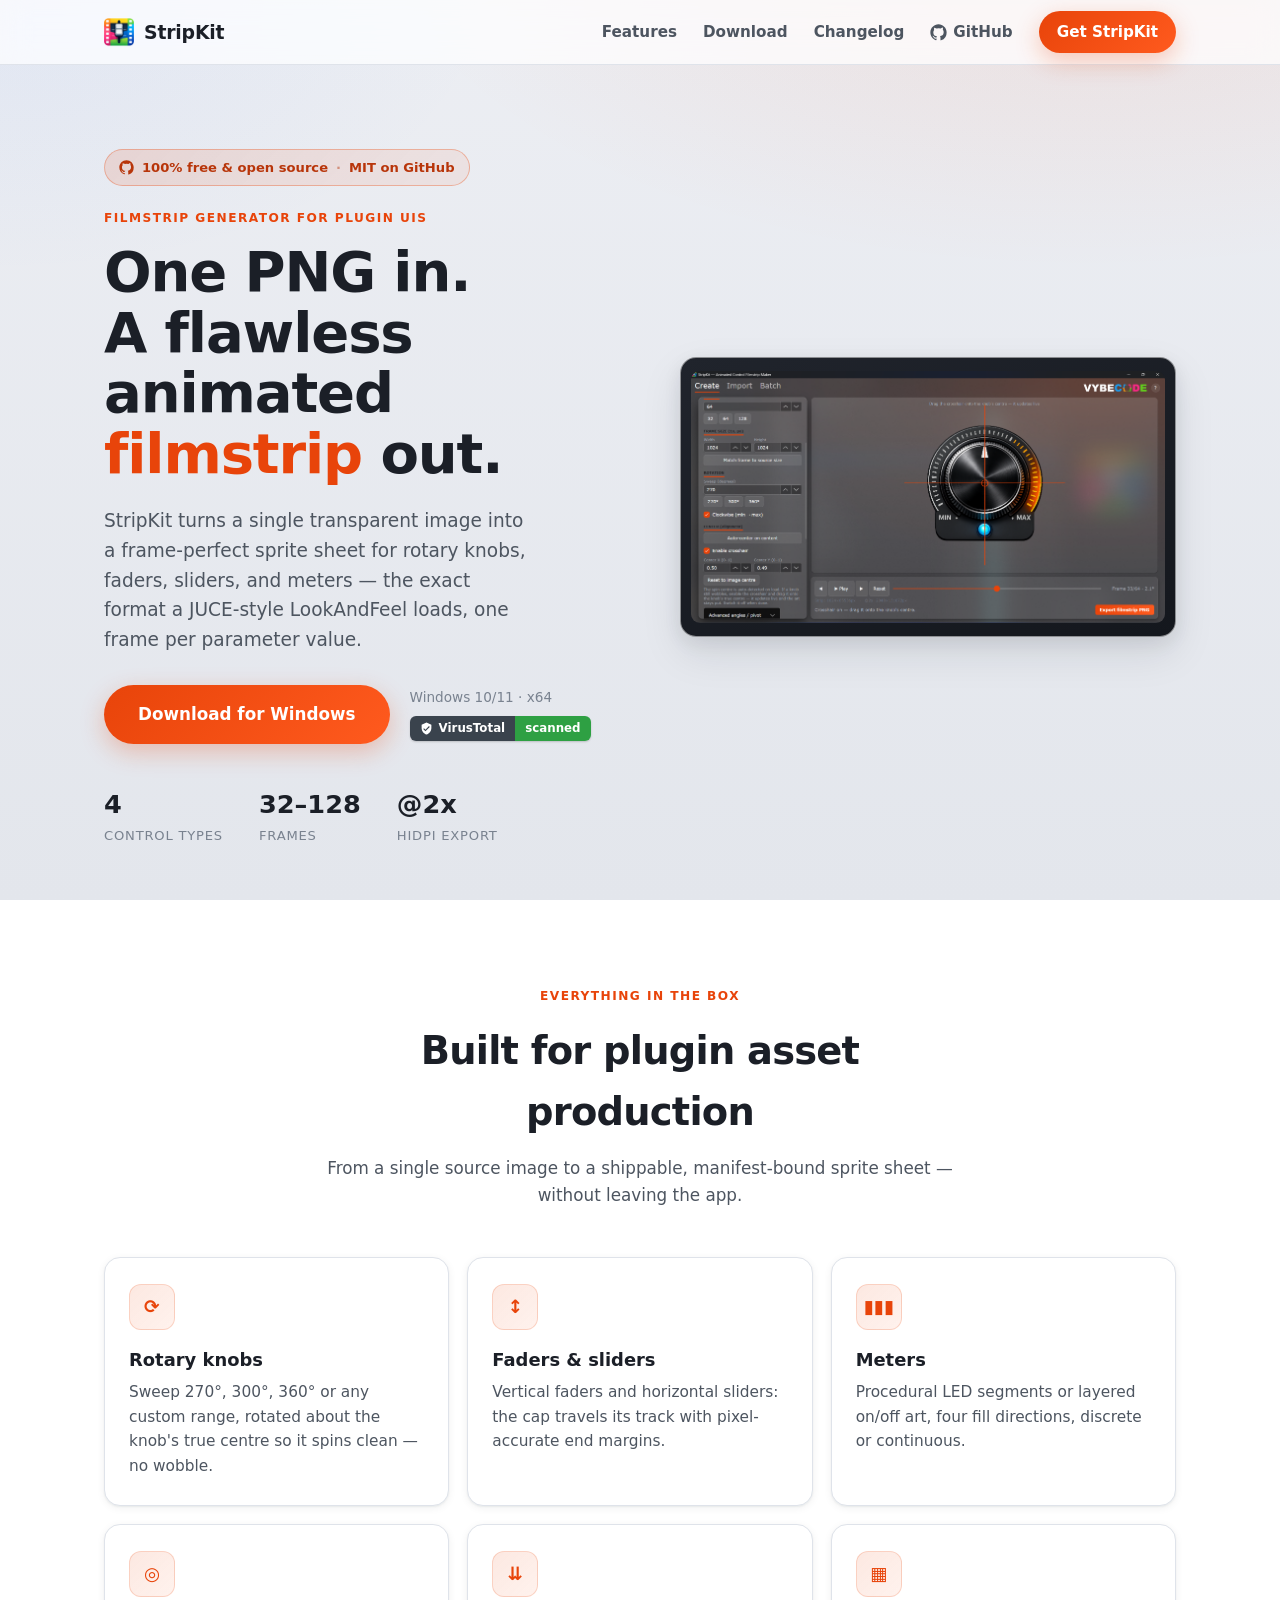
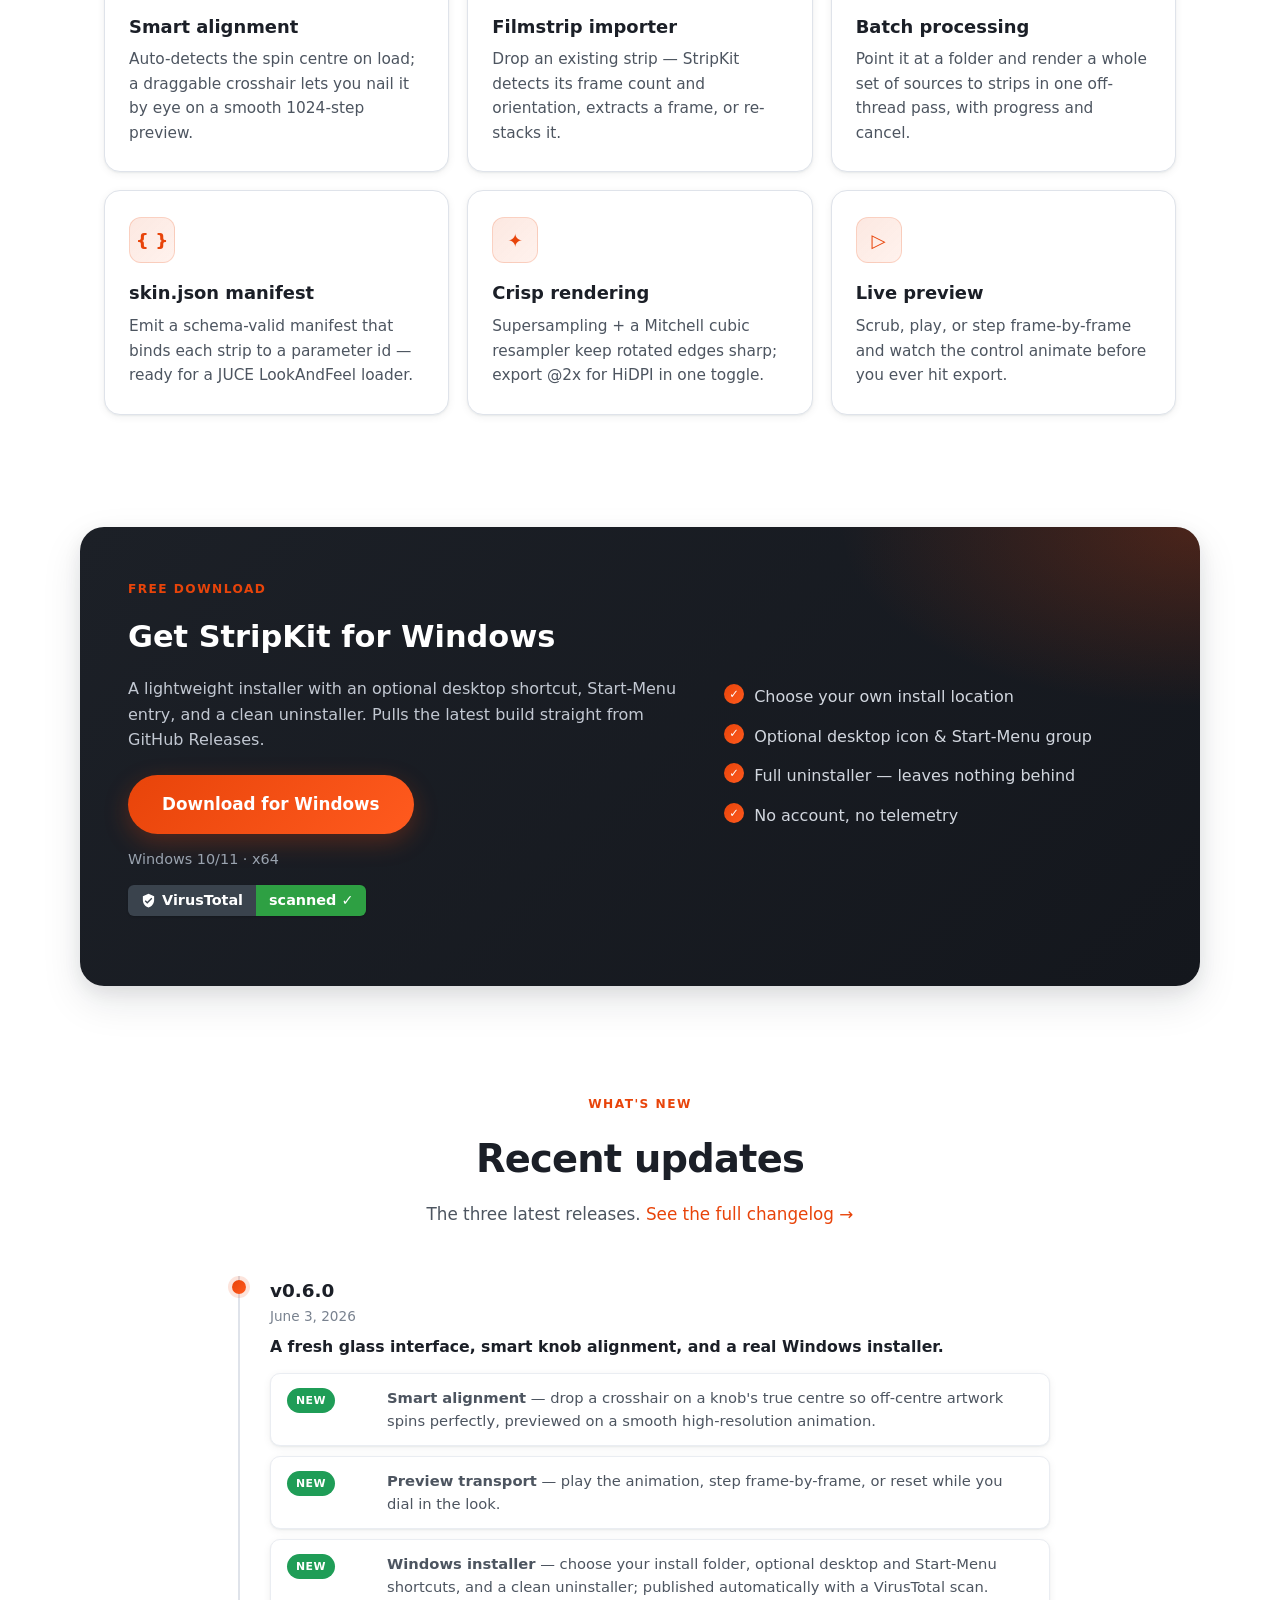
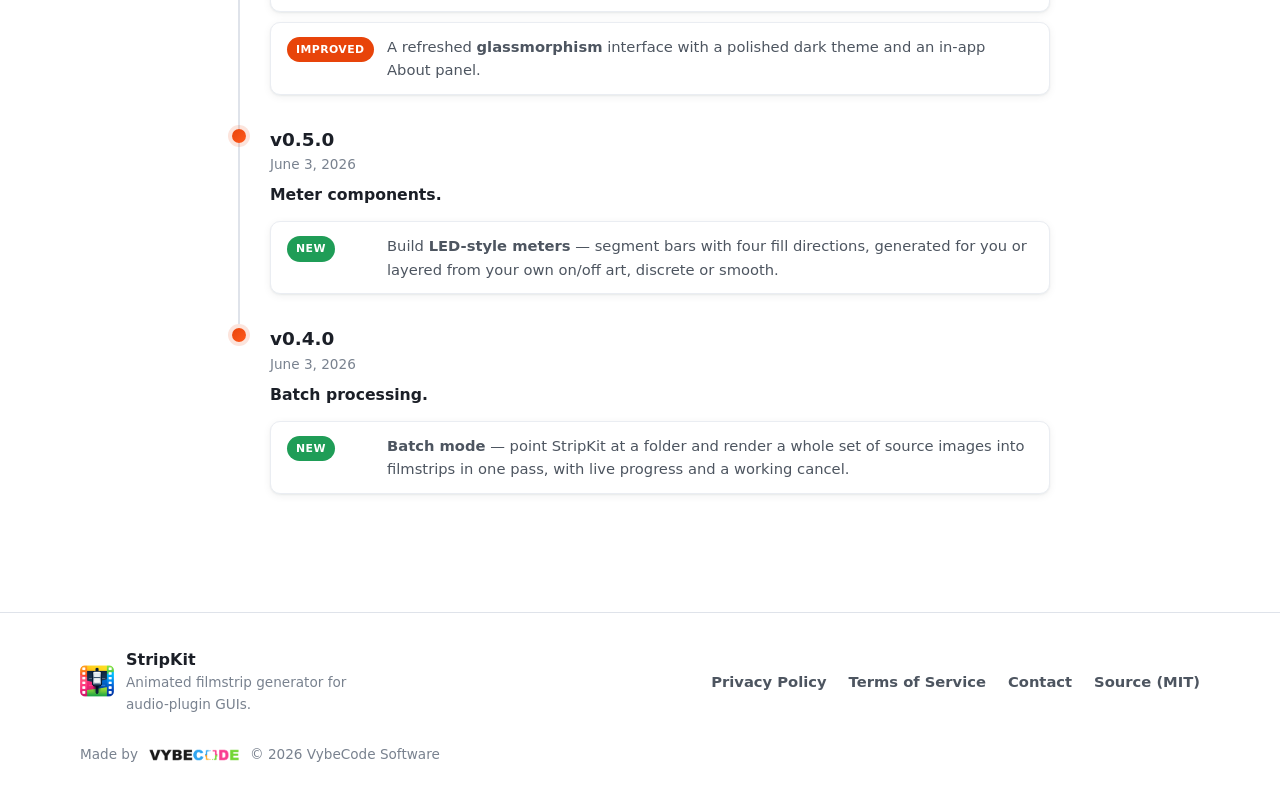
==== index.html @ cba47881 "feat: prominent 'free and open source' badge + GitHub links Hero gains an open-source badge linking " ====
<!DOCTYPE html>
<html lang="en">
<head>
  <meta charset="UTF-8" />
  <meta name="viewport" content="width=device-width, initial-scale=1.0" />
  <title>StripKit — Animated Filmstrip Generator for Audio-Plugin GUIs</title>
  <meta name="description" content="StripKit turns a single transparent PNG into animated filmstrip sprite sheets for audio-plugin knobs, faders, sliders, and meters — with smart alignment, batch processing, and JUCE-ready manifests." />
  <meta name="theme-color" content="#e8440a" />

  <!-- Open Graph -->
  <meta property="og:title" content="StripKit — Animated Filmstrip Generator" />
  <meta property="og:description" content="One PNG in, an animated knob/fader/slider/meter filmstrip out. Built for audio-plugin GUIs." />
  <meta property="og:type" content="website" />
  <meta property="og:url" content="https://stripkit.pro" />
  <meta property="og:image" content="https://stripkit.pro/resources/screenshot.png" />

  <link rel="icon" href="favicon.ico" sizes="any" />
  <link rel="apple-touch-icon" href="resources/stripkit-icon.png" />
  <link rel="preconnect" href="https://api.github.com" />
  <link rel="stylesheet" href="css/style.css" />
</head>
<body>

  <!-- ===== Header ===== -->
  <header class="site-header" id="top">
    <div class="container header-inner">
      <a class="brand" href="#top" aria-label="StripKit home">
        <img src="resources/stripkit-icon.png" alt="" class="brand-mark" />
        <span class="brand-name">StripKit</span>
      </a>
      <nav class="nav" aria-label="Primary">
        <a href="#features">Features</a>
        <a href="#download">Download</a>
        <a href="#changelog">Changelog</a>
        <a class="nav-gh" href="https://github.com/Vybecode-LTD/stripkit" target="_blank" rel="noopener" aria-label="StripKit on GitHub"><svg viewBox="0 0 24 24" aria-hidden="true"><path d="M12 .5C5.7.5.5 5.7.5 12c0 5.1 3.3 9.4 7.9 10.9.6.1.8-.2.8-.5v-1.8c-3.2.7-3.9-1.5-3.9-1.5-.5-1.3-1.3-1.7-1.3-1.7-1-.7.1-.7.1-.7 1.2.1 1.8 1.2 1.8 1.2 1 1.8 2.7 1.3 3.4 1 .1-.8.4-1.3.7-1.6-2.6-.3-5.3-1.3-5.3-5.8 0-1.3.5-2.3 1.2-3.1-.1-.3-.5-1.5.1-3.1 0 0 1-.3 3.3 1.2a11.5 11.5 0 0 1 6 0C17 4.7 18 5 18 5c.6 1.6.2 2.8.1 3.1.8.8 1.2 1.8 1.2 3.1 0 4.5-2.7 5.5-5.3 5.8.4.4.8 1.1.8 2.3v3.3c0 .3.2.7.8.5A11.5 11.5 0 0 0 23.5 12C23.5 5.7 18.3.5 12 .5z"/></svg>GitHub</a>
        <a class="btn btn-sm" id="nav-download-btn" href="#download">Get StripKit</a>
      </nav>
    </div>
  </header>

  <!-- ===== Hero ===== -->
  <section class="hero">
    <div class="container hero-grid">
      <div class="hero-copy">
        <a class="oss-badge" href="https://github.com/Vybecode-LTD/stripkit" target="_blank" rel="noopener">
          <svg viewBox="0 0 24 24" aria-hidden="true"><path d="M12 .5C5.7.5.5 5.7.5 12c0 5.1 3.3 9.4 7.9 10.9.6.1.8-.2.8-.5v-1.8c-3.2.7-3.9-1.5-3.9-1.5-.5-1.3-1.3-1.7-1.3-1.7-1-.7.1-.7.1-.7 1.2.1 1.8 1.2 1.8 1.2 1 1.8 2.7 1.3 3.4 1 .1-.8.4-1.3.7-1.6-2.6-.3-5.3-1.3-5.3-5.8 0-1.3.5-2.3 1.2-3.1-.1-.3-.5-1.5.1-3.1 0 0 1-.3 3.3 1.2a11.5 11.5 0 0 1 6 0C17 4.7 18 5 18 5c.6 1.6.2 2.8.1 3.1.8.8 1.2 1.8 1.2 3.1 0 4.5-2.7 5.5-5.3 5.8.4.4.8 1.1.8 2.3v3.3c0 .3.2.7.8.5A11.5 11.5 0 0 0 23.5 12C23.5 5.7 18.3.5 12 .5z"/></svg>
          100% free &amp; open source <span class="oss-sep">·</span> MIT on GitHub
        </a>
        <span class="eyebrow">Filmstrip generator for plugin UIs</span>
        <h1>One PNG in.<br />A flawless animated <span class="accent">filmstrip</span> out.</h1>
        <p class="lede">
          StripKit turns a single transparent image into a frame-perfect sprite sheet for
          rotary knobs, faders, sliders, and meters — the exact format a JUCE-style
          LookAndFeel loads, one frame per parameter value.
        </p>
        <div class="hero-cta">
          <a class="btn btn-lg" id="download-btn" href="#download">Download for Windows</a>
          <div class="cta-meta">
            <span id="download-version">Windows 10/11 · x64</span>
            <a href="#" id="vt-link" class="vt-shield" target="_blank" rel="noopener" aria-label="Scanned with VirusTotal"><span class="vt-shield-l"><svg viewBox="0 0 24 24" aria-hidden="true"><path d="M12 1L3 5v6c0 5.55 3.84 10.74 9 12 5.16-1.26 9-6.45 9-12V5l-9-4zm-2 16l-4-4 1.41-1.41L10 14.17l6.59-6.59L18 9l-8 8z"/></svg>VirusTotal</span><span class="vt-shield-r">scanned</span></a>
          </div>
        </div>
        <ul class="hero-stats">
          <li><span class="stat-value">4</span><span class="stat-label">control types</span></li>
          <li><span class="stat-value">32–128</span><span class="stat-label">frames</span></li>
          <li><span class="stat-value">@2x</span><span class="stat-label">HiDPI export</span></li>
        </ul>
      </div>
      <div class="hero-shot">
        <div class="shot-frame">
          <img src="resources/screenshot.png" alt="The StripKit application window"
               onerror="this.closest('.shot-frame').classList.add('shot-pending')" />
          <div class="shot-placeholder">App preview</div>
        </div>
      </div>
    </div>
  </section>

  <!-- ===== Features ===== -->
  <section class="features" id="features">
    <div class="container">
      <header class="section-head">
        <span class="eyebrow">Everything in the box</span>
        <h2>Built for plugin asset production</h2>
        <p>From a single source image to a shippable, manifest-bound sprite sheet — without leaving the app.</p>
      </header>

      <div class="feature-grid">
        <article class="feature-card">
          <div class="feature-icon">⟳</div>
          <h3>Rotary knobs</h3>
          <p>Sweep 270°, 300°, 360° or any custom range, rotated about the knob's true centre so it spins clean — no wobble.</p>
        </article>
        <article class="feature-card">
          <div class="feature-icon">↕</div>
          <h3>Faders &amp; sliders</h3>
          <p>Vertical faders and horizontal sliders: the cap travels its track with pixel-accurate end margins.</p>
        </article>
        <article class="feature-card">
          <div class="feature-icon">▮▮▮</div>
          <h3>Meters</h3>
          <p>Procedural LED segments or layered on/off art, four fill directions, discrete or continuous.</p>
        </article>
        <article class="feature-card">
          <div class="feature-icon">◎</div>
          <h3>Smart alignment</h3>
          <p>Auto-detects the spin centre on load; a draggable crosshair lets you nail it by eye on a smooth 1024-step preview.</p>
        </article>
        <article class="feature-card">
          <div class="feature-icon">⇊</div>
          <h3>Filmstrip importer</h3>
          <p>Drop an existing strip — StripKit detects its frame count and orientation, extracts a frame, or re-stacks it.</p>
        </article>
        <article class="feature-card">
          <div class="feature-icon">▦</div>
          <h3>Batch processing</h3>
          <p>Point it at a folder and render a whole set of sources to strips in one off-thread pass, with progress and cancel.</p>
        </article>
        <article class="feature-card">
          <div class="feature-icon">{ }</div>
          <h3>skin.json manifest</h3>
          <p>Emit a schema-valid manifest that binds each strip to a parameter id — ready for a JUCE LookAndFeel loader.</p>
        </article>
        <article class="feature-card">
          <div class="feature-icon">✦</div>
          <h3>Crisp rendering</h3>
          <p>Supersampling + a Mitchell cubic resampler keep rotated edges sharp; export @2x for HiDPI in one toggle.</p>
        </article>
        <article class="feature-card">
          <div class="feature-icon">▷</div>
          <h3>Live preview</h3>
          <p>Scrub, play, or step frame-by-frame and watch the control animate before you ever hit export.</p>
        </article>
      </div>
    </div>
  </section>

  <!-- ===== Download ===== -->
  <section class="download" id="download">
    <div class="container download-card">
      <div class="download-copy">
        <span class="eyebrow">Free download</span>
        <h2>Get StripKit for Windows</h2>
        <p>A lightweight installer with an optional desktop shortcut, Start-Menu entry, and a clean uninstaller. Pulls the latest build straight from GitHub Releases.</p>
        <a class="btn btn-lg" id="download-btn-2" href="#">Download for Windows</a>
        <p class="download-sub"><span id="download-version-2">Windows 10/11 · x64</span></p>
        <p class="download-vt">
          <a href="#" id="vt-link-2" class="vt-shield vt-shield-lg" target="_blank" rel="noopener" aria-label="Scanned with VirusTotal">
            <span class="vt-shield-l"><svg viewBox="0 0 24 24" aria-hidden="true"><path d="M12 1L3 5v6c0 5.55 3.84 10.74 9 12 5.16-1.26 9-6.45 9-12V5l-9-4zm-2 16l-4-4 1.41-1.41L10 14.17l6.59-6.59L18 9l-8 8z"/></svg>VirusTotal</span><span class="vt-shield-r">scanned&nbsp;✓</span>
          </a>
        </p>
      </div>
      <ul class="download-points">
        <li>Choose your own install location</li>
        <li>Optional desktop icon &amp; Start-Menu group</li>
        <li>Full uninstaller — leaves nothing behind</li>
        <li>No account, no telemetry</li>
      </ul>
    </div>
  </section>

  <!-- ===== Changelog ===== -->
  <section class="changelog" id="changelog">
    <div class="container">
      <header class="section-head">
        <span class="eyebrow">What's new</span>
        <h2>Recent updates</h2>
        <p>The three latest releases. <a href="changelog.html">See the full changelog →</a></p>
      </header>
      <div class="update-timeline" id="changelog-timeline">
        <p class="muted">Loading the latest changes…</p>
      </div>
    </div>
  </section>

  <!-- ===== Footer ===== -->
  <footer class="site-footer">
    <div class="container footer-inner">
      <div class="footer-brand">
        <img src="resources/stripkit-icon.png" alt="" class="footer-mark" />
        <div>
          <div class="footer-name">StripKit</div>
          <div class="footer-tag">Animated filmstrip generator for audio-plugin GUIs.</div>
        </div>
      </div>
      <nav class="footer-links" aria-label="Footer">
        <a href="privacy.html">Privacy Policy</a>
        <a href="terms.html">Terms of Service</a>
        <a href="contact.html">Contact</a>
        <a href="https://github.com/Vybecode-LTD/stripkit" target="_blank" rel="noopener">Source (MIT)</a>
      </nav>
      <div class="footer-maker">
        <span>Made by</span>
        <a href="https://vybeco.de" target="_blank" rel="noopener" class="maker-link">
          <img src="resources/vybeco-logo.png" alt="VybeCode" class="maker-logo" />
        </a>
        <span class="footer-copy">© <span id="year">2026</span> VybeCode Software</span>
      </div>
    </div>
  </footer>

  <script src="js/download.js" defer></script>
  <script src="js/changelog.js" defer></script>
  <script src="js/main.js" defer></script>
</body>
</html>
---- css/style.css ----
/* ===== StripKit landing — medium-light theme ===== */
:root {
  --bg:        #eceef3;
  --bg-2:      #e3e6ec;
  --surface:   #ffffff;
  --surface-2: #f6f7fa;
  --text:      #1b1f27;
  --text-2:    #4d5560;
  --muted:     #79828f;
  --line:      #dfe3ea;
  --line-soft: #eaedf2;
  --accent:    #e8440a;
  --accent-hi: #ff5a1e;
  --accent-ink:#b8350a;
  --new:       #1f9d57;
  --fix:       #2f6fed;
  --improved:  #e8440a;
  --radius:    16px;
  --radius-sm: 10px;
  --shadow-sm: 0 1px 2px rgba(20,26,36,.06), 0 2px 8px rgba(20,26,36,.06);
  --shadow-md: 0 6px 18px rgba(20,26,36,.08), 0 16px 40px rgba(20,26,36,.10);
  --shadow-accent: 0 8px 24px rgba(232,68,10,.28);
  --maxw: 1120px;
  --font: system-ui, -apple-system, "Segoe UI", Roboto, Helvetica, Arial, sans-serif;
}

* { box-sizing: border-box; margin: 0; padding: 0; }

html { scroll-behavior: smooth; }

body {
  font-family: var(--font);
  color: var(--text);
  background:
    radial-gradient(1200px 600px at 85% -10%, rgba(232,68,10,.10), transparent 60%),
    radial-gradient(900px 500px at 0% 0%, rgba(47,111,237,.06), transparent 55%),
    linear-gradient(180deg, var(--bg) 0%, var(--bg-2) 100%);
  background-attachment: fixed;
  line-height: 1.6;
  -webkit-font-smoothing: antialiased;
}

.container { width: 100%; max-width: var(--maxw); margin: 0 auto; padding: 0 24px; }

a { color: var(--accent); text-decoration: none; }
a:hover { color: var(--accent-hi); }

.accent { color: var(--accent); }
.muted { color: var(--muted); }

.eyebrow {
  display: inline-block;
  font-size: .76rem;
  font-weight: 700;
  letter-spacing: .12em;
  text-transform: uppercase;
  color: var(--accent);
  margin-bottom: 14px;
}

/* ===== Buttons ===== */
.btn {
  display: inline-flex; align-items: center; justify-content: center;
  gap: 8px;
  font-weight: 700;
  color: #fff;
  background: linear-gradient(135deg, var(--accent), var(--accent-hi));
  border: none; border-radius: 999px;
  padding: 12px 24px;
  box-shadow: var(--shadow-accent);
  cursor: pointer;
  transition: transform .15s ease, box-shadow .15s ease, filter .15s ease;
}
.btn:hover { color: #fff; transform: translateY(-2px); box-shadow: 0 12px 30px rgba(232,68,10,.36); filter: saturate(1.05); }
.btn:active { transform: translateY(0); }
.btn-lg { padding: 16px 34px; font-size: 1.05rem; }
.btn-sm { padding: 9px 18px; font-size: .9rem; }

/* ===== Header ===== */
.site-header {
  position: sticky; top: 0; z-index: 50;
  background: rgba(255,255,255,.72);
  backdrop-filter: saturate(160%) blur(14px);
  -webkit-backdrop-filter: saturate(160%) blur(14px);
  border-bottom: 1px solid var(--line);
}
.header-inner { display: flex; align-items: center; justify-content: space-between; height: 64px; }
.brand { display: flex; align-items: center; gap: 10px; }
.brand-mark { width: 30px; height: 30px; }
.brand-name { font-weight: 800; font-size: 1.18rem; letter-spacing: -.01em; color: var(--text); }
.nav { display: flex; align-items: center; gap: 26px; }
.nav a { color: var(--text-2); font-weight: 600; font-size: .95rem; }
.nav a:hover { color: var(--accent); }
.nav .btn { color: #fff; }

/* ===== Hero ===== */
.hero { padding: 84px 0 64px; }
.hero-grid { display: grid; grid-template-columns: 1.05fr 1fr; gap: 56px; align-items: center; }
.hero-copy h1 { font-size: clamp(2.2rem, 4.4vw, 3.5rem); line-height: 1.08; letter-spacing: -.02em; font-weight: 800; }
.lede { font-size: 1.16rem; color: var(--text-2); margin: 22px 0 30px; max-width: 36ch; }
.hero-cta { display: flex; align-items: center; gap: 20px; flex-wrap: wrap; }
.cta-meta { display: flex; flex-direction: column; gap: 2px; font-size: .85rem; color: var(--muted); }
.vt-badge { font-weight: 600; color: var(--text-2); }
.vt-badge::before { content: "🛡 "; }
.vt-badge:hover { color: var(--accent); }

/* VirusTotal shield (shields.io-style two-tone badge) */
.vt-shield { display: inline-flex; align-items: stretch; width: fit-content; border-radius: 6px; overflow: hidden; font-size: .74rem; font-weight: 700; line-height: 1; text-decoration: none; box-shadow: 0 1px 2px rgba(0,0,0,.18); }
.vt-shield-l, .vt-shield-r { display: inline-flex; align-items: center; padding: 6px 10px; }
.vt-shield-l { gap: 6px; background: #3a434d; color: #fff; }
.vt-shield-r { background: #2ea043; color: #fff; }
.vt-shield svg { width: 13px; height: 13px; fill: currentColor; }
.vt-shield:hover .vt-shield-l { background: #454f5a; }
.vt-shield:hover .vt-shield-r { background: #2c934c; }
.vt-shield-lg { font-size: .82rem; }
.vt-shield-lg .vt-shield-l, .vt-shield-lg .vt-shield-r { padding: 8px 13px; }
.vt-shield-lg svg { width: 15px; height: 15px; }
.cta-meta .vt-shield { margin-top: 5px; }

/* Open-source badge (hero) + GitHub nav link */
.oss-badge {
  display: inline-flex; align-items: center; gap: 8px; width: fit-content;
  margin-bottom: 18px; padding: 7px 14px; border-radius: 999px;
  font-size: .82rem; font-weight: 700; text-decoration: none; color: var(--accent-ink);
  background: linear-gradient(135deg, rgba(232,68,10,.13), rgba(255,90,30,.07));
  border: 1px solid rgba(232,68,10,.32);
  transition: border-color .15s ease, transform .15s ease;
}
.oss-badge:hover { border-color: var(--accent); transform: translateY(-1px); }
.oss-badge svg { width: 15px; height: 15px; fill: currentColor; }
.oss-badge .oss-sep { opacity: .45; }
.nav-gh { display: inline-flex; align-items: center; gap: 6px; }
.nav-gh svg { width: 17px; height: 17px; fill: currentColor; }

.hero-stats { list-style: none; display: flex; gap: 36px; margin-top: 40px; }
.hero-stats li { display: flex; flex-direction: column; }
.stat-value { font-size: 1.6rem; font-weight: 800; color: var(--text); }
.stat-label { font-size: .82rem; color: var(--muted); text-transform: uppercase; letter-spacing: .06em; }

.hero-shot { position: relative; }
.shot-frame {
  position: relative;
  background: linear-gradient(160deg, #20242c, #14171d);
  border-radius: var(--radius);
  padding: 10px;
  box-shadow: var(--shadow-md);
  border: 1px solid rgba(255,255,255,.5);
  min-height: 280px;
  display: grid; place-items: center;
}
.shot-frame img { width: 100%; height: auto; border-radius: 9px; display: block; }
.shot-placeholder { display: none; color: #8b93a1; font-weight: 600; letter-spacing: .04em; }
.shot-frame.shot-pending img { display: none; }
.shot-frame.shot-pending .shot-placeholder { display: block; }

/* ===== Section heads ===== */
.section-head { text-align: center; max-width: 640px; margin: 0 auto 48px; }
.section-head h2 { font-size: clamp(1.7rem, 3vw, 2.4rem); font-weight: 800; letter-spacing: -.02em; }
.section-head p { color: var(--text-2); margin-top: 12px; font-size: 1.05rem; }

/* ===== Features ===== */
.features { padding: 72px 0; }
.feature-grid { display: grid; grid-template-columns: repeat(3, 1fr); gap: 18px; }
.feature-card {
  background: var(--surface);
  border: 1px solid var(--line);
  border-radius: var(--radius);
  padding: 26px 24px;
  box-shadow: var(--shadow-sm);
  transition: transform .18s ease, box-shadow .18s ease, border-color .18s ease;
}
.feature-card:hover { transform: translateY(-4px); box-shadow: var(--shadow-md); border-color: #f0c3b0; }
.feature-icon {
  width: 46px; height: 46px; border-radius: 12px;
  display: grid; place-items: center;
  font-size: 1.15rem; font-weight: 700;
  color: var(--accent);
  background: linear-gradient(135deg, rgba(232,68,10,.12), rgba(255,90,30,.08));
  border: 1px solid rgba(232,68,10,.18);
  margin-bottom: 16px;
}
.feature-card h3 { font-size: 1.12rem; font-weight: 700; margin-bottom: 6px; }
.feature-card p { color: var(--text-2); font-size: .96rem; }

/* ===== Download ===== */
.download { padding: 40px 0 80px; }
.download-card {
  display: grid; grid-template-columns: 1.3fr 1fr; gap: 40px; align-items: center;
  background: linear-gradient(135deg, #1c2027 0%, #14171d 100%);
  color: #eef0f4;
  border-radius: 24px;
  padding: 48px;
  box-shadow: var(--shadow-md);
  position: relative; overflow: hidden;
}
.download-card::before {
  content: ""; position: absolute; inset: 0;
  background: radial-gradient(600px 300px at 100% 0%, rgba(232,68,10,.25), transparent 60%);
  pointer-events: none;
}
.download-copy { position: relative; }
.download-card h2 { color: #fff; font-size: 1.9rem; font-weight: 800; }
.download-card p { color: #c2c8d2; margin: 14px 0 22px; }
.download-sub { font-size: .9rem; color: #9aa3af !important; margin: 14px 0 4px !important; }
.download-vt a { color: #d8dde5; font-weight: 600; font-size: .9rem; }
.download-vt a:hover { color: var(--accent-hi); }
.download-points { list-style: none; position: relative; display: grid; gap: 14px; }
.download-points li { padding-left: 30px; position: relative; color: #d2d7df; font-weight: 500; }
.download-points li::before {
  content: "✓"; position: absolute; left: 0; top: 0;
  width: 20px; height: 20px; border-radius: 50%;
  display: grid; place-items: center; font-size: .72rem; font-weight: 800;
  color: #fff; background: linear-gradient(135deg, var(--accent), var(--accent-hi));
}

/* ===== Changelog timeline ===== */
.changelog { padding: 24px 0 88px; }
.update-timeline { max-width: 820px; margin: 0 auto; position: relative; padding-left: 8px; }
.update-entry { position: relative; padding: 0 0 30px 30px; border-left: 2px solid var(--line); }
.update-entry:last-child { border-left-color: transparent; }
.update-marker {
  position: absolute; left: -8px; top: 4px;
  width: 14px; height: 14px; border-radius: 50%;
  background: linear-gradient(135deg, var(--accent), var(--accent-hi));
  box-shadow: 0 0 0 4px rgba(232,68,10,.14);
}
.update-version { font-weight: 800; font-size: 1.15rem; color: var(--text); }
.update-date { font-size: .85rem; color: var(--muted); margin: 0 0 6px; }
.update-summary { color: var(--text); font-weight: 600; font-size: .98rem; margin: 0 0 14px; }
.update-list { list-style: none; display: grid; gap: 10px; }
.update-list li {
  display: grid; grid-template-columns: 86px 1fr; gap: 4px 14px; align-items: start;
  background: var(--surface); border: 1px solid var(--line-soft);
  border-radius: var(--radius-sm); padding: 12px 16px; box-shadow: var(--shadow-sm);
}
.update-col-tag { align-self: start; }
.update-tag {
  display: inline-block; font-size: .68rem; font-weight: 800; letter-spacing: .04em;
  text-transform: uppercase; padding: 4px 9px; border-radius: 999px; color: #fff;
}
.update-tag.new { background: var(--new); }
.update-tag.fix { background: var(--fix); }
.update-tag.improved { background: var(--improved); }
.update-col-title { font-weight: 700; font-size: .96rem; }
.update-col-desc { color: var(--text-2); font-size: .92rem; }
.update-col-title:empty { display: none; }
.update-list code { font-family: var(--font); font-size: .9em; background: rgba(232,68,10,.09); color: #b8350a; padding: 1px 6px; border-radius: 5px; white-space: nowrap; }

/* ===== Footer ===== */
.site-footer { border-top: 1px solid var(--line); background: rgba(255,255,255,.55); }
.footer-inner { display: flex; align-items: center; justify-content: space-between; gap: 28px; padding: 34px 0; flex-wrap: wrap; }
.footer-brand { display: flex; align-items: center; gap: 12px; }
.footer-mark { width: 34px; height: 34px; }
.footer-name { font-weight: 800; }
.footer-tag { font-size: .85rem; color: var(--muted); max-width: 30ch; }
.footer-links { display: flex; gap: 22px; }
.footer-links a { color: var(--text-2); font-weight: 600; font-size: .92rem; }
.footer-links a:hover { color: var(--accent); }
.footer-maker { display: flex; align-items: center; gap: 10px; font-size: .85rem; color: var(--muted); }
.maker-logo { height: 22px; width: auto; vertical-align: middle; opacity: .9; }
.maker-link:hover .maker-logo { opacity: 1; }
.footer-copy { color: var(--muted); }

/* ===== Sub-pages (privacy / terms / contact / changelog) ===== */
.page { padding: 56px 0 80px; }
.page .doc { max-width: 760px; margin: 0 auto; background: var(--surface); border: 1px solid var(--line); border-radius: var(--radius); padding: 40px 44px; box-shadow: var(--shadow-sm); }
.page h1 { font-size: 2rem; font-weight: 800; margin-bottom: 8px; }
.page .updated { color: var(--muted); font-size: .88rem; margin-bottom: 28px; }
.page h2 { font-size: 1.25rem; font-weight: 700; margin: 28px 0 8px; }
.page p, .page li { color: var(--text-2); margin-bottom: 10px; }
.page ul { padding-left: 22px; }
.form-row { display: flex; flex-direction: column; gap: 6px; margin-bottom: 16px; }
.form-row label { font-weight: 600; color: var(--text); font-size: .92rem; }
.form-row input, .form-row textarea {
  font-family: var(--font); font-size: 1rem; color: var(--text);
  background: var(--surface-2); border: 1px solid var(--line); border-radius: var(--radius-sm);
  padding: 11px 14px;
}
.form-row input:focus, .form-row textarea:focus { outline: none; border-color: var(--accent); box-shadow: 0 0 0 3px rgba(232,68,10,.14); }
.form-note { font-size: .85rem; color: var(--muted); margin-top: 4px; }
.form-note.ok { color: #1b8a4b; font-weight: 600; }
.form-note.err { color: #c0392b; font-weight: 600; }

/* ===== Responsive ===== */
@media (max-width: 900px) {
  .hero-grid { grid-template-columns: 1fr; gap: 40px; }
  .feature-grid { grid-template-columns: repeat(2, 1fr); }
  .download-card { grid-template-columns: 1fr; padding: 36px 28px; }
}
@media (max-width: 600px) {
  .nav a:not(.btn) { display: none; }
  .feature-grid { grid-template-columns: 1fr; }
  .hero-stats { gap: 24px; }
  .update-list li { grid-template-columns: 1fr; }
  .update-col-tag { grid-row: auto; }
  .footer-inner { flex-direction: column; align-items: flex-start; }
}
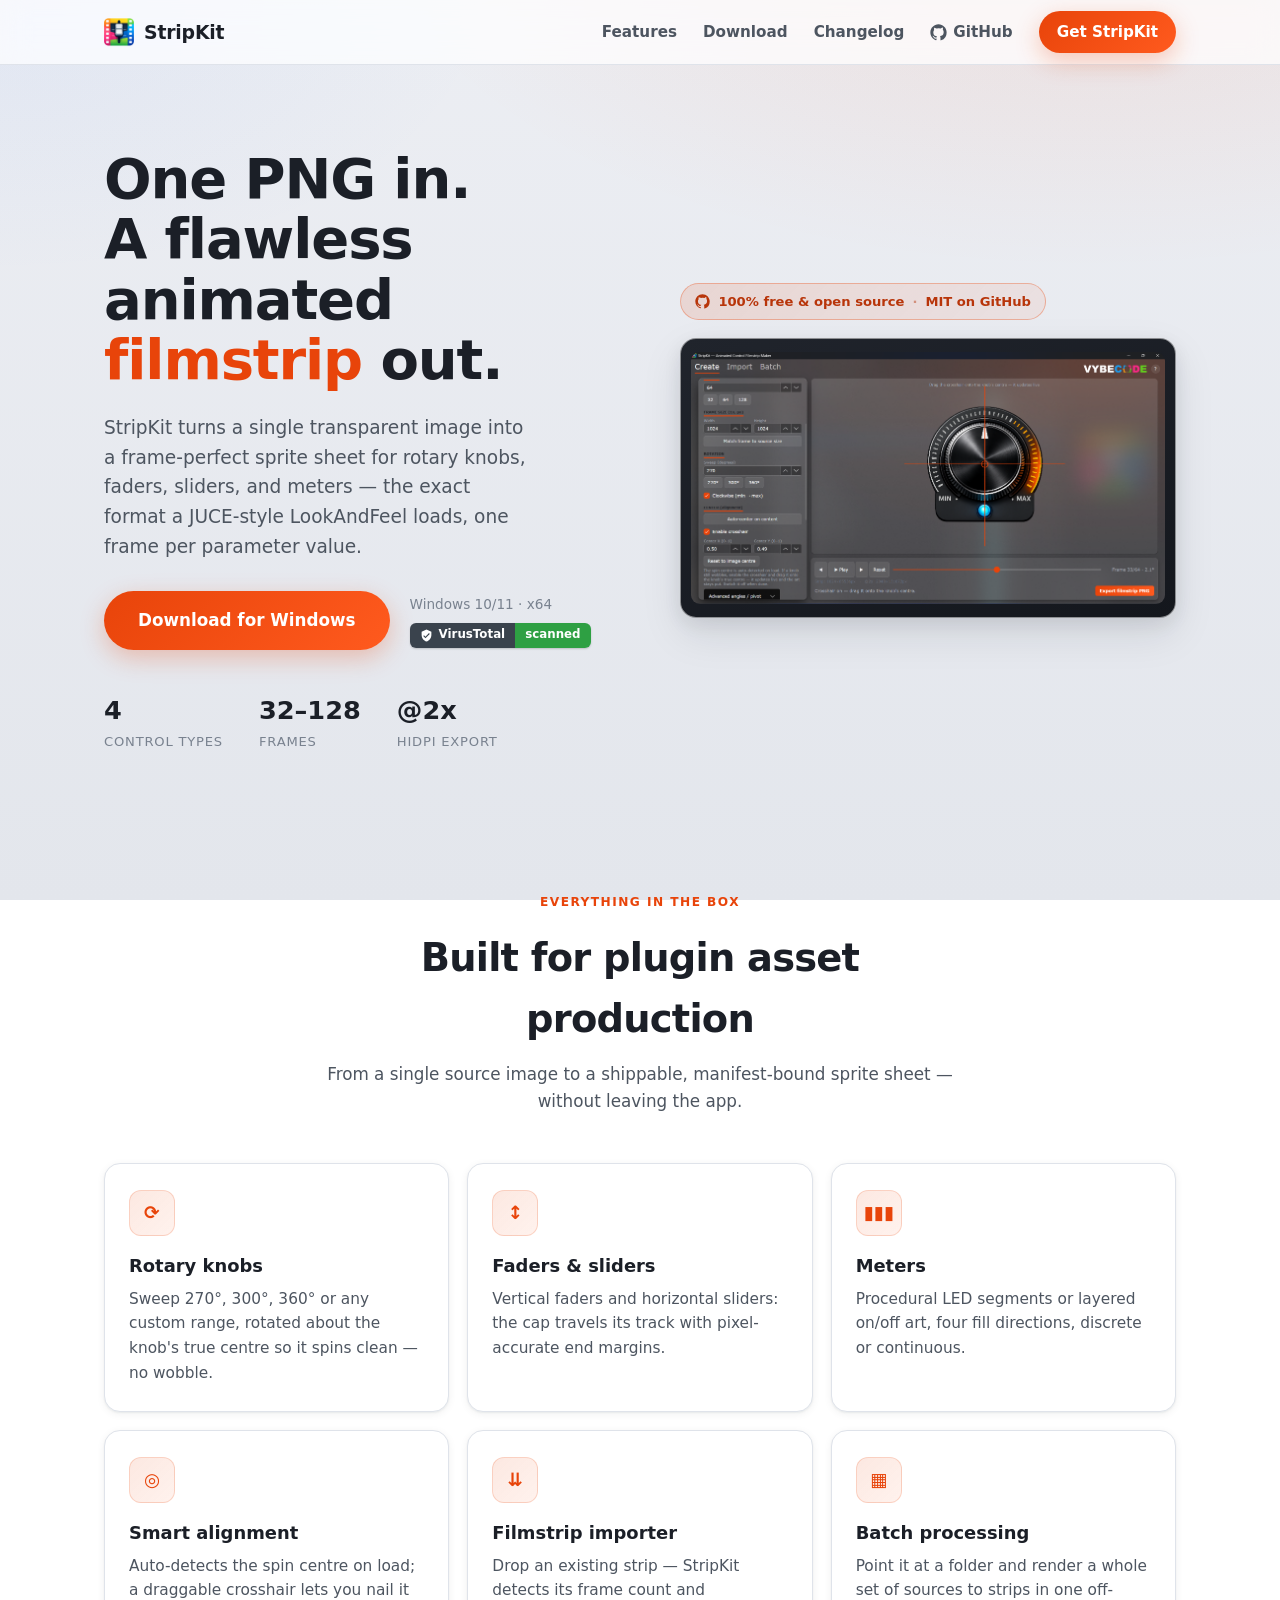
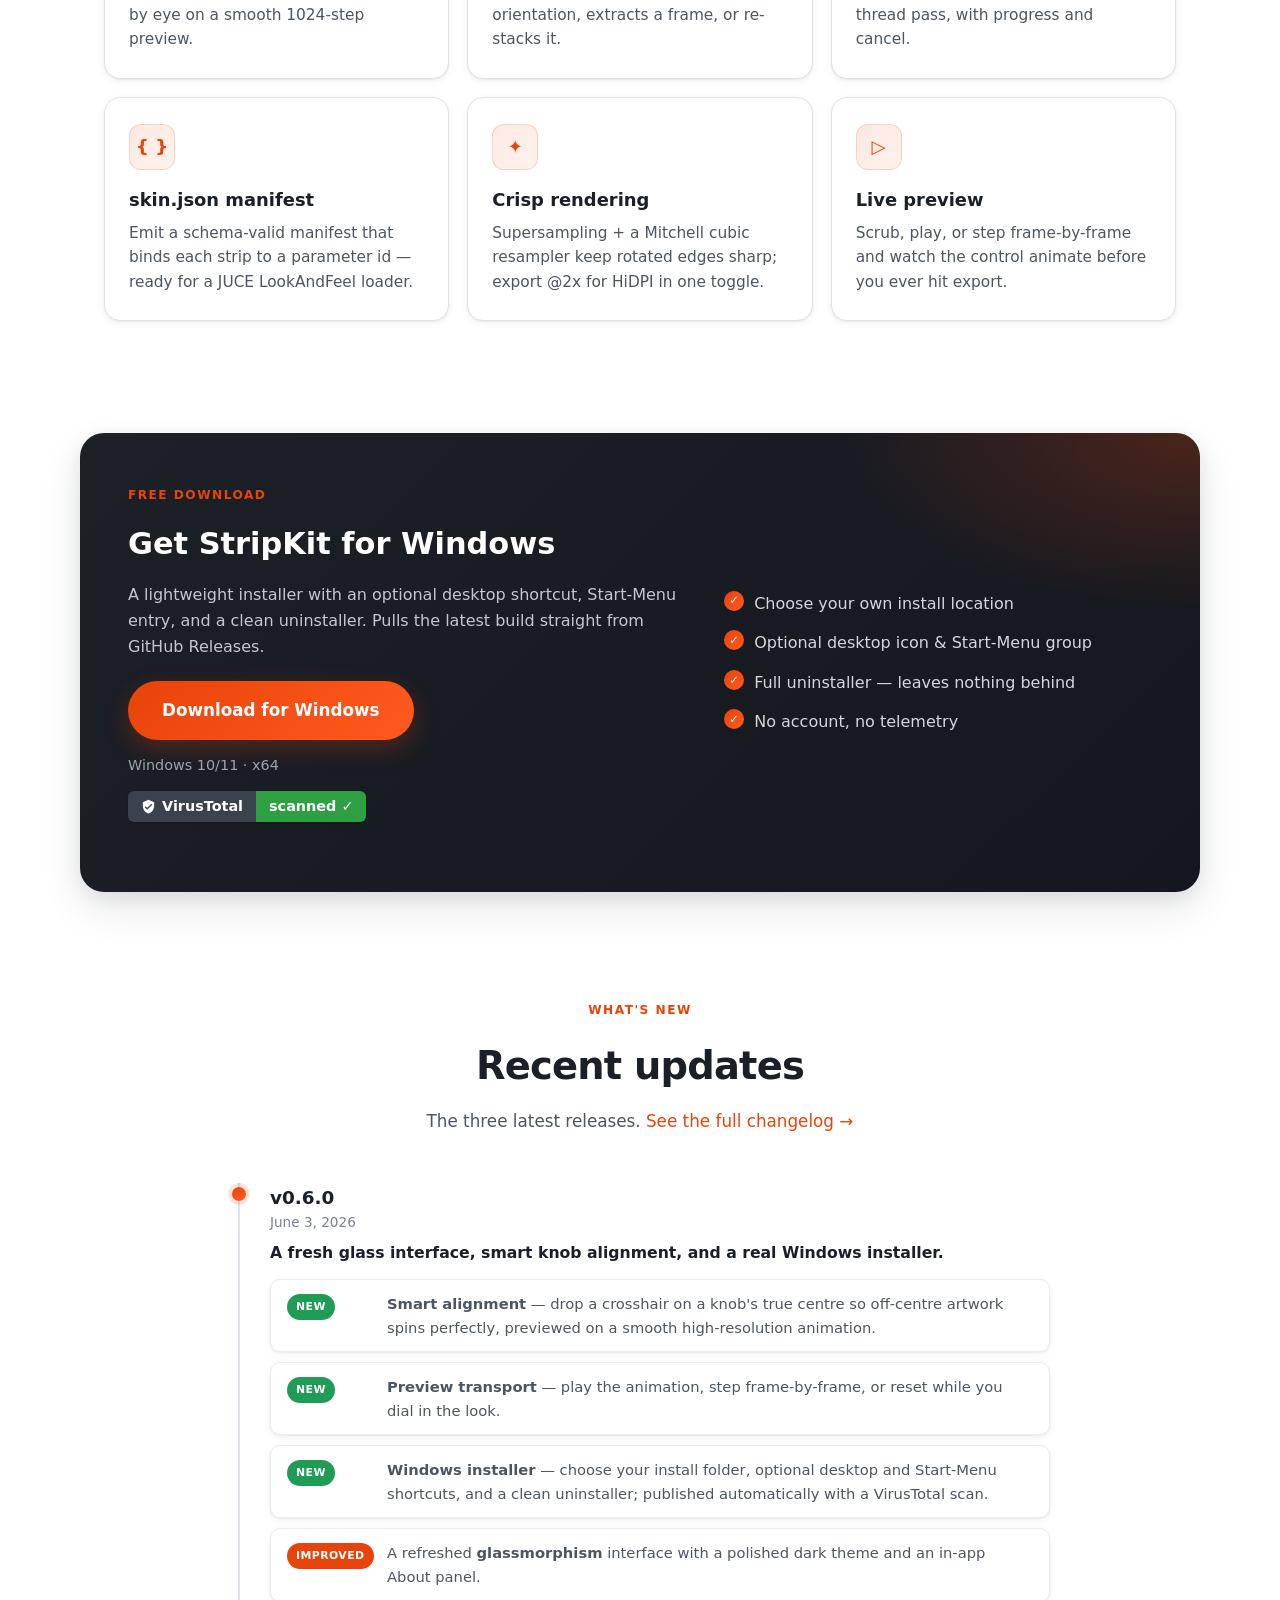
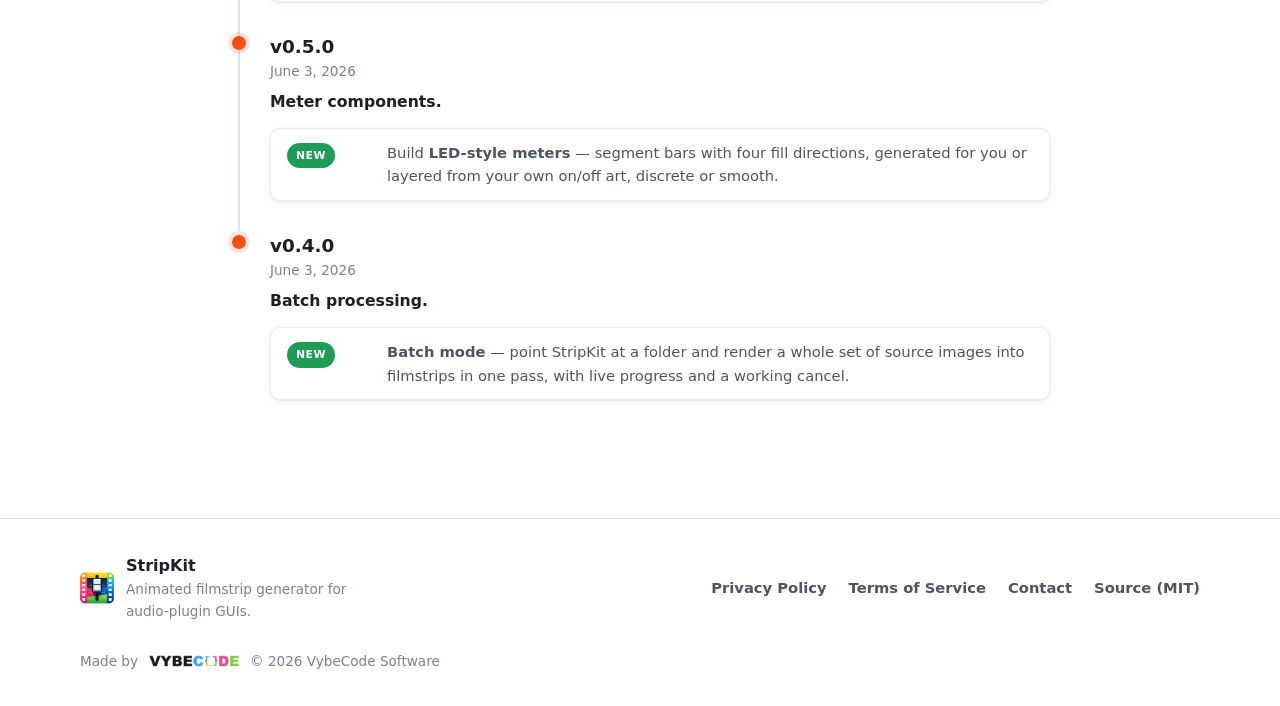
==== commit a5b998dc: "tweak(hero): move the open-source badge above the screenshot; drop the redundant eyebrow line Co-Aut" ====
--- a/index.html
+++ b/index.html
@@ -42,11 +42,6 @@
   <section class="hero">
     <div class="container hero-grid">
       <div class="hero-copy">
-        <a class="oss-badge" href="https://github.com/Vybecode-LTD/stripkit" target="_blank" rel="noopener">
-          <svg viewBox="0 0 24 24" aria-hidden="true"><path d="M12 .5C5.7.5.5 5.7.5 12c0 5.1 3.3 9.4 7.9 10.9.6.1.8-.2.8-.5v-1.8c-3.2.7-3.9-1.5-3.9-1.5-.5-1.3-1.3-1.7-1.3-1.7-1-.7.1-.7.1-.7 1.2.1 1.8 1.2 1.8 1.2 1 1.8 2.7 1.3 3.4 1 .1-.8.4-1.3.7-1.6-2.6-.3-5.3-1.3-5.3-5.8 0-1.3.5-2.3 1.2-3.1-.1-.3-.5-1.5.1-3.1 0 0 1-.3 3.3 1.2a11.5 11.5 0 0 1 6 0C17 4.7 18 5 18 5c.6 1.6.2 2.8.1 3.1.8.8 1.2 1.8 1.2 3.1 0 4.5-2.7 5.5-5.3 5.8.4.4.8 1.1.8 2.3v3.3c0 .3.2.7.8.5A11.5 11.5 0 0 0 23.5 12C23.5 5.7 18.3.5 12 .5z"/></svg>
-          100% free &amp; open source <span class="oss-sep">·</span> MIT on GitHub
-        </a>
-        <span class="eyebrow">Filmstrip generator for plugin UIs</span>
         <h1>One PNG in.<br />A flawless animated <span class="accent">filmstrip</span> out.</h1>
         <p class="lede">
           StripKit turns a single transparent image into a frame-perfect sprite sheet for
@@ -67,6 +62,10 @@
         </ul>
       </div>
       <div class="hero-shot">
+        <a class="oss-badge" href="https://github.com/Vybecode-LTD/stripkit" target="_blank" rel="noopener">
+          <svg viewBox="0 0 24 24" aria-hidden="true"><path d="M12 .5C5.7.5.5 5.7.5 12c0 5.1 3.3 9.4 7.9 10.9.6.1.8-.2.8-.5v-1.8c-3.2.7-3.9-1.5-3.9-1.5-.5-1.3-1.3-1.7-1.3-1.7-1-.7.1-.7.1-.7 1.2.1 1.8 1.2 1.8 1.2 1 1.8 2.7 1.3 3.4 1 .1-.8.4-1.3.7-1.6-2.6-.3-5.3-1.3-5.3-5.8 0-1.3.5-2.3 1.2-3.1-.1-.3-.5-1.5.1-3.1 0 0 1-.3 3.3 1.2a11.5 11.5 0 0 1 6 0C17 4.7 18 5 18 5c.6 1.6.2 2.8.1 3.1.8.8 1.2 1.8 1.2 3.1 0 4.5-2.7 5.5-5.3 5.8.4.4.8 1.1.8 2.3v3.3c0 .3.2.7.8.5A11.5 11.5 0 0 0 23.5 12C23.5 5.7 18.3.5 12 .5z"/></svg>
+          100% free &amp; open source <span class="oss-sep">·</span> MIT on GitHub
+        </a>
         <div class="shot-frame">
           <img src="resources/screenshot.png" alt="The StripKit application window"
                onerror="this.closest('.shot-frame').classList.add('shot-pending')" />
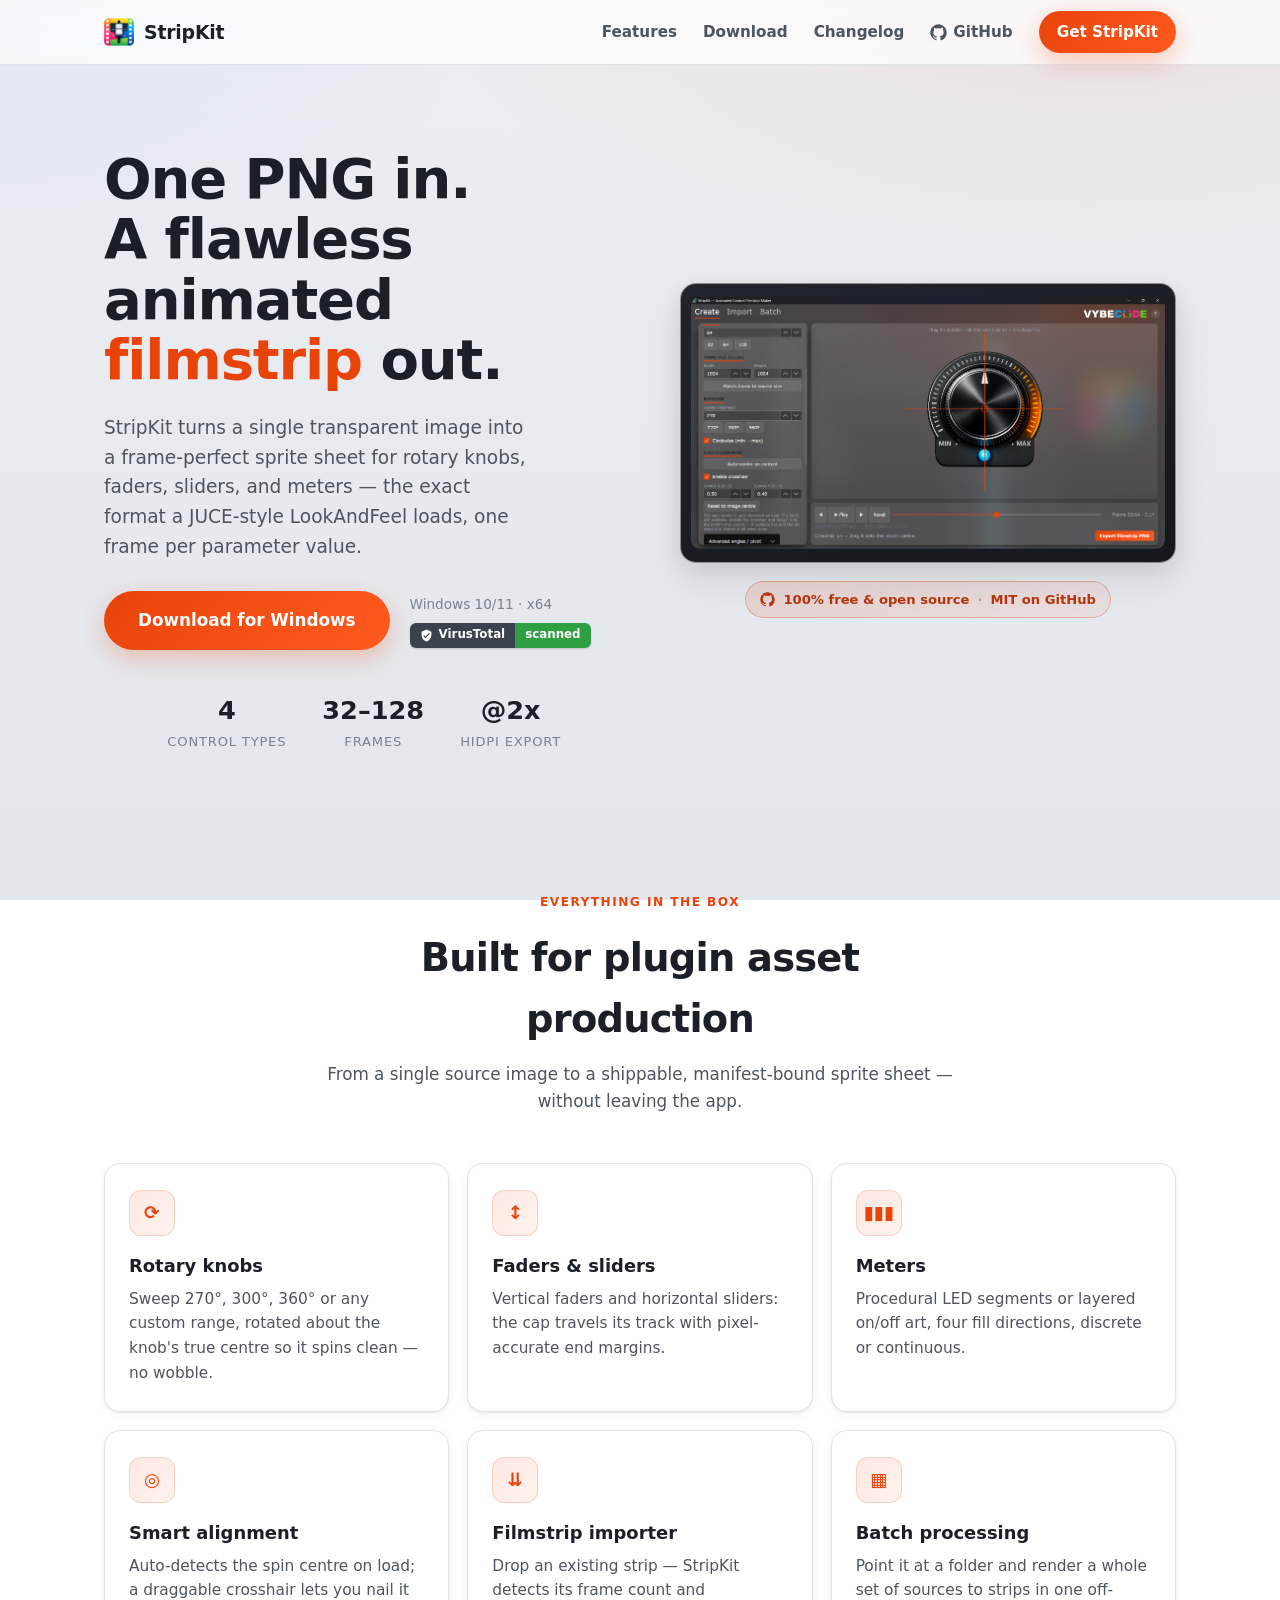
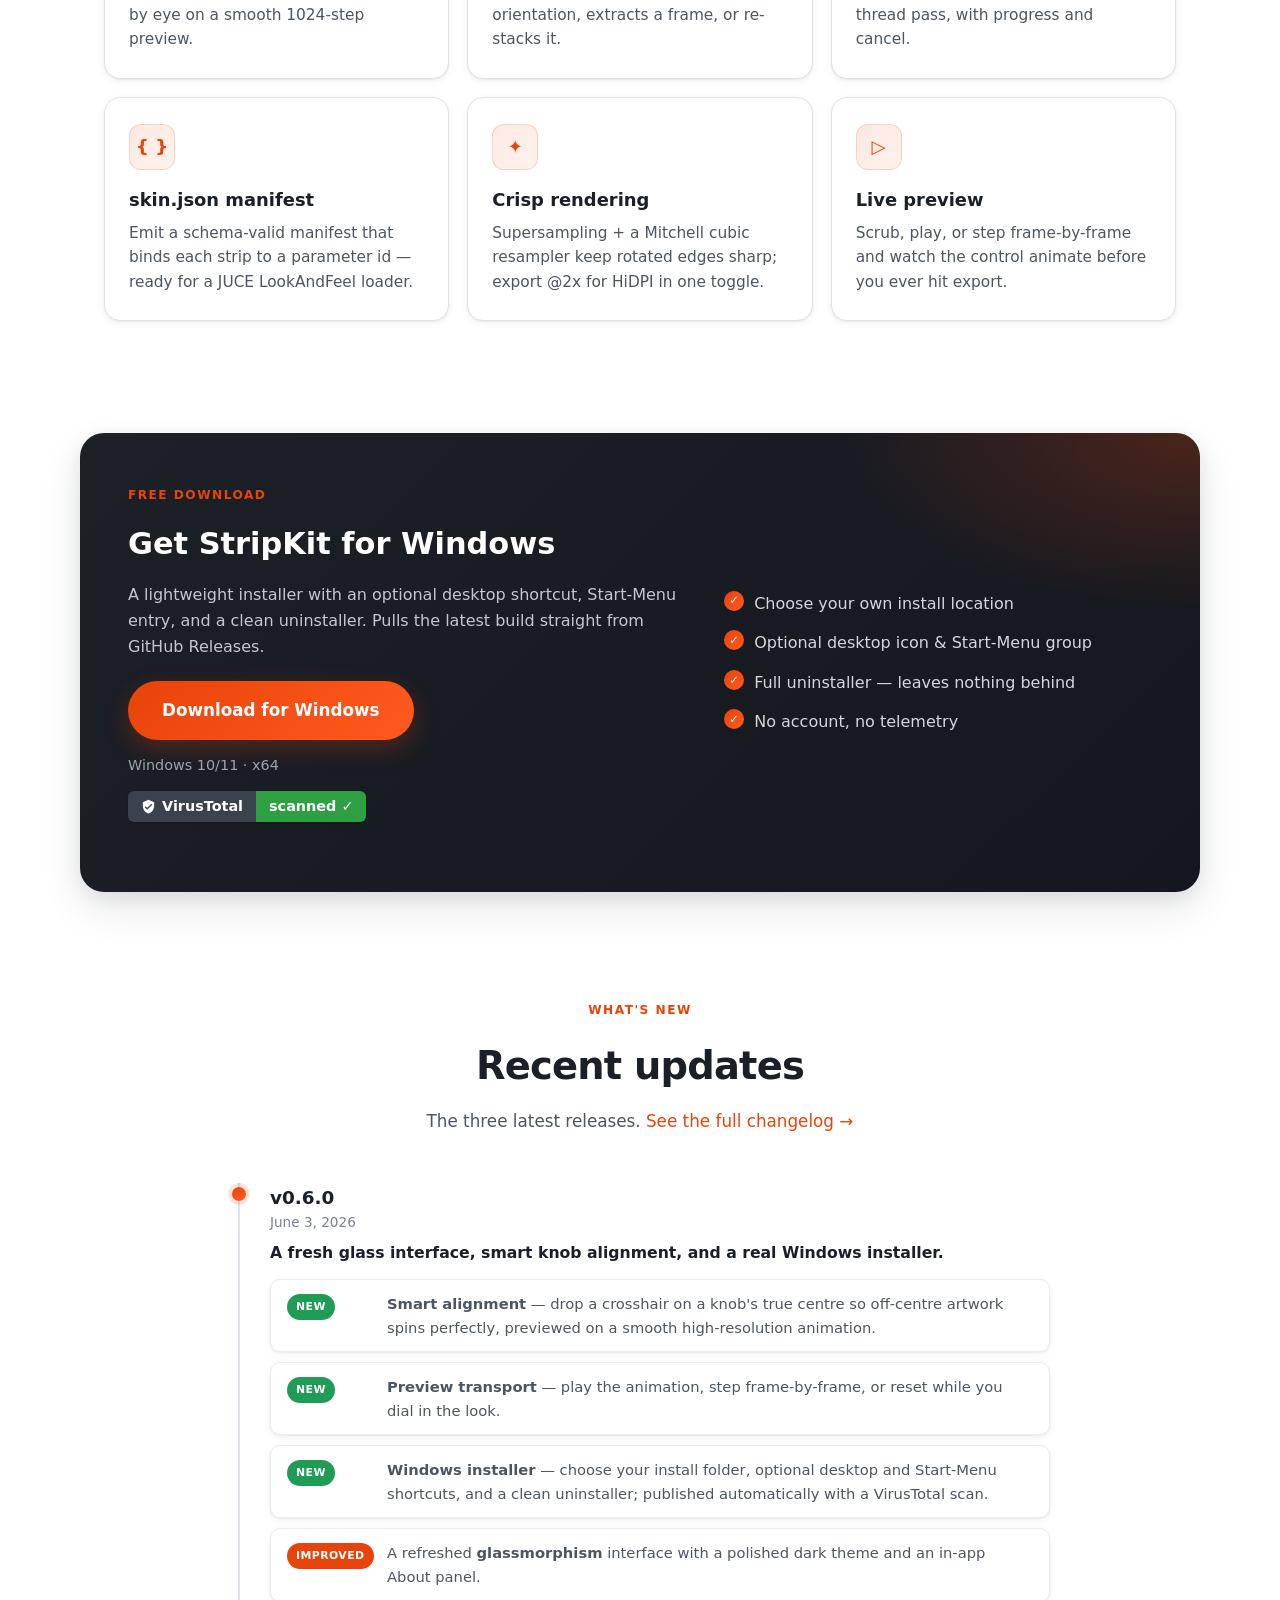
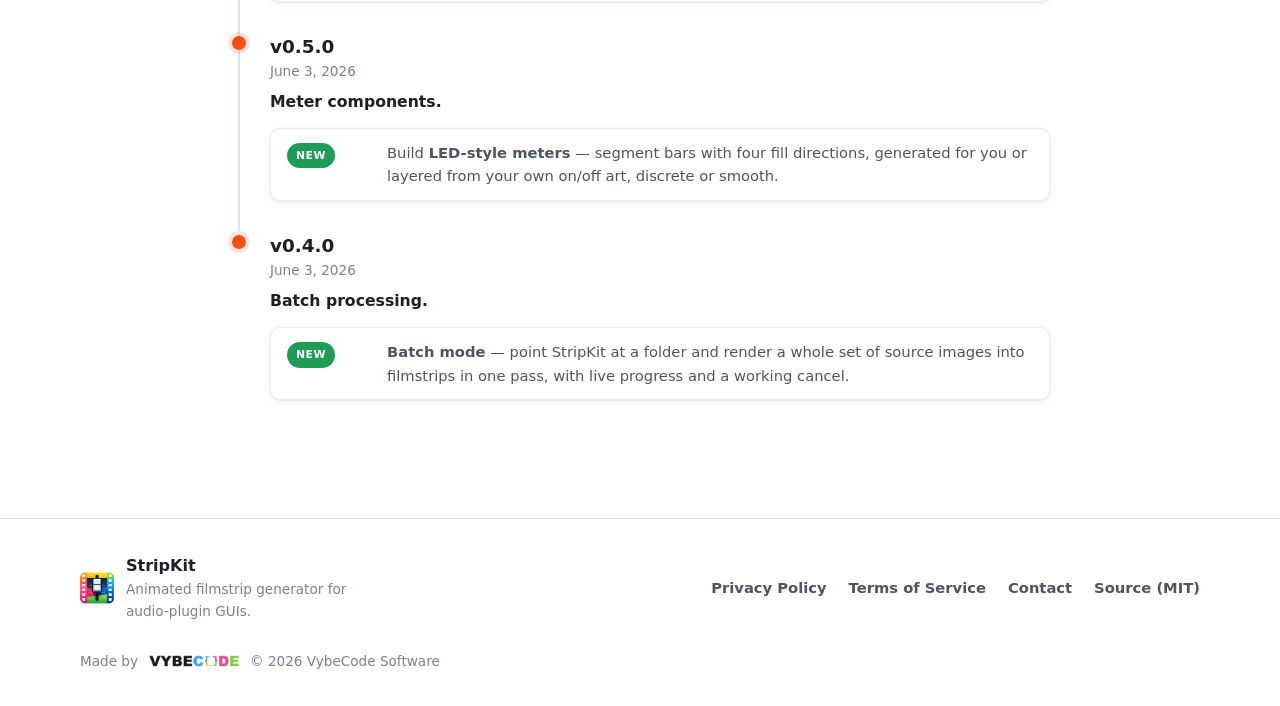
==== commit 1acf378a: "tweak(hero): move the open-source badge below the screenshot, centered under it Co-Authored-By: Clau" ====
--- a/index.html
+++ b/index.html
@@ -62,15 +62,15 @@
         </ul>
       </div>
       <div class="hero-shot">
-        <a class="oss-badge" href="https://github.com/Vybecode-LTD/stripkit" target="_blank" rel="noopener">
-          <svg viewBox="0 0 24 24" aria-hidden="true"><path d="M12 .5C5.7.5.5 5.7.5 12c0 5.1 3.3 9.4 7.9 10.9.6.1.8-.2.8-.5v-1.8c-3.2.7-3.9-1.5-3.9-1.5-.5-1.3-1.3-1.7-1.3-1.7-1-.7.1-.7.1-.7 1.2.1 1.8 1.2 1.8 1.2 1 1.8 2.7 1.3 3.4 1 .1-.8.4-1.3.7-1.6-2.6-.3-5.3-1.3-5.3-5.8 0-1.3.5-2.3 1.2-3.1-.1-.3-.5-1.5.1-3.1 0 0 1-.3 3.3 1.2a11.5 11.5 0 0 1 6 0C17 4.7 18 5 18 5c.6 1.6.2 2.8.1 3.1.8.8 1.2 1.8 1.2 3.1 0 4.5-2.7 5.5-5.3 5.8.4.4.8 1.1.8 2.3v3.3c0 .3.2.7.8.5A11.5 11.5 0 0 0 23.5 12C23.5 5.7 18.3.5 12 .5z"/></svg>
-          100% free &amp; open source <span class="oss-sep">·</span> MIT on GitHub
-        </a>
         <div class="shot-frame">
           <img src="resources/screenshot.png" alt="The StripKit application window"
                onerror="this.closest('.shot-frame').classList.add('shot-pending')" />
           <div class="shot-placeholder">App preview</div>
         </div>
+        <a class="oss-badge" href="https://github.com/Vybecode-LTD/stripkit" target="_blank" rel="noopener">
+          <svg viewBox="0 0 24 24" aria-hidden="true"><path d="M12 .5C5.7.5.5 5.7.5 12c0 5.1 3.3 9.4 7.9 10.9.6.1.8-.2.8-.5v-1.8c-3.2.7-3.9-1.5-3.9-1.5-.5-1.3-1.3-1.7-1.3-1.7-1-.7.1-.7.1-.7 1.2.1 1.8 1.2 1.8 1.2 1 1.8 2.7 1.3 3.4 1 .1-.8.4-1.3.7-1.6-2.6-.3-5.3-1.3-5.3-5.8 0-1.3.5-2.3 1.2-3.1-.1-.3-.5-1.5.1-3.1 0 0 1-.3 3.3 1.2a11.5 11.5 0 0 1 6 0C17 4.7 18 5 18 5c.6 1.6.2 2.8.1 3.1.8.8 1.2 1.8 1.2 3.1 0 4.5-2.7 5.5-5.3 5.8.4.4.8 1.1.8 2.3v3.3c0 .3.2.7.8.5A11.5 11.5 0 0 0 23.5 12C23.5 5.7 18.3.5 12 .5z"/></svg>
+          100% free &amp; open source <span class="oss-sep">·</span> MIT on GitHub
+        </a>
       </div>
     </div>
   </section>
--- a/css/style.css
+++ b/css/style.css
@@ -132,12 +132,13 @@
 .nav-gh { display: inline-flex; align-items: center; gap: 6px; }
 .nav-gh svg { width: 17px; height: 17px; fill: currentColor; }
 
-.hero-stats { list-style: none; display: flex; gap: 36px; margin-top: 40px; }
-.hero-stats li { display: flex; flex-direction: column; }
+.hero-stats { list-style: none; display: flex; justify-content: center; gap: 36px; margin-top: 40px; }
+.hero-stats li { display: flex; flex-direction: column; align-items: center; text-align: center; }
 .stat-value { font-size: 1.6rem; font-weight: 800; color: var(--text); }
 .stat-label { font-size: .82rem; color: var(--muted); text-transform: uppercase; letter-spacing: .06em; }
 
-.hero-shot { position: relative; }
+.hero-shot { position: relative; text-align: center; }
+.hero-shot .oss-badge { margin: 18px 0 0; }
 .shot-frame {
   position: relative;
   background: linear-gradient(160deg, #20242c, #14171d);
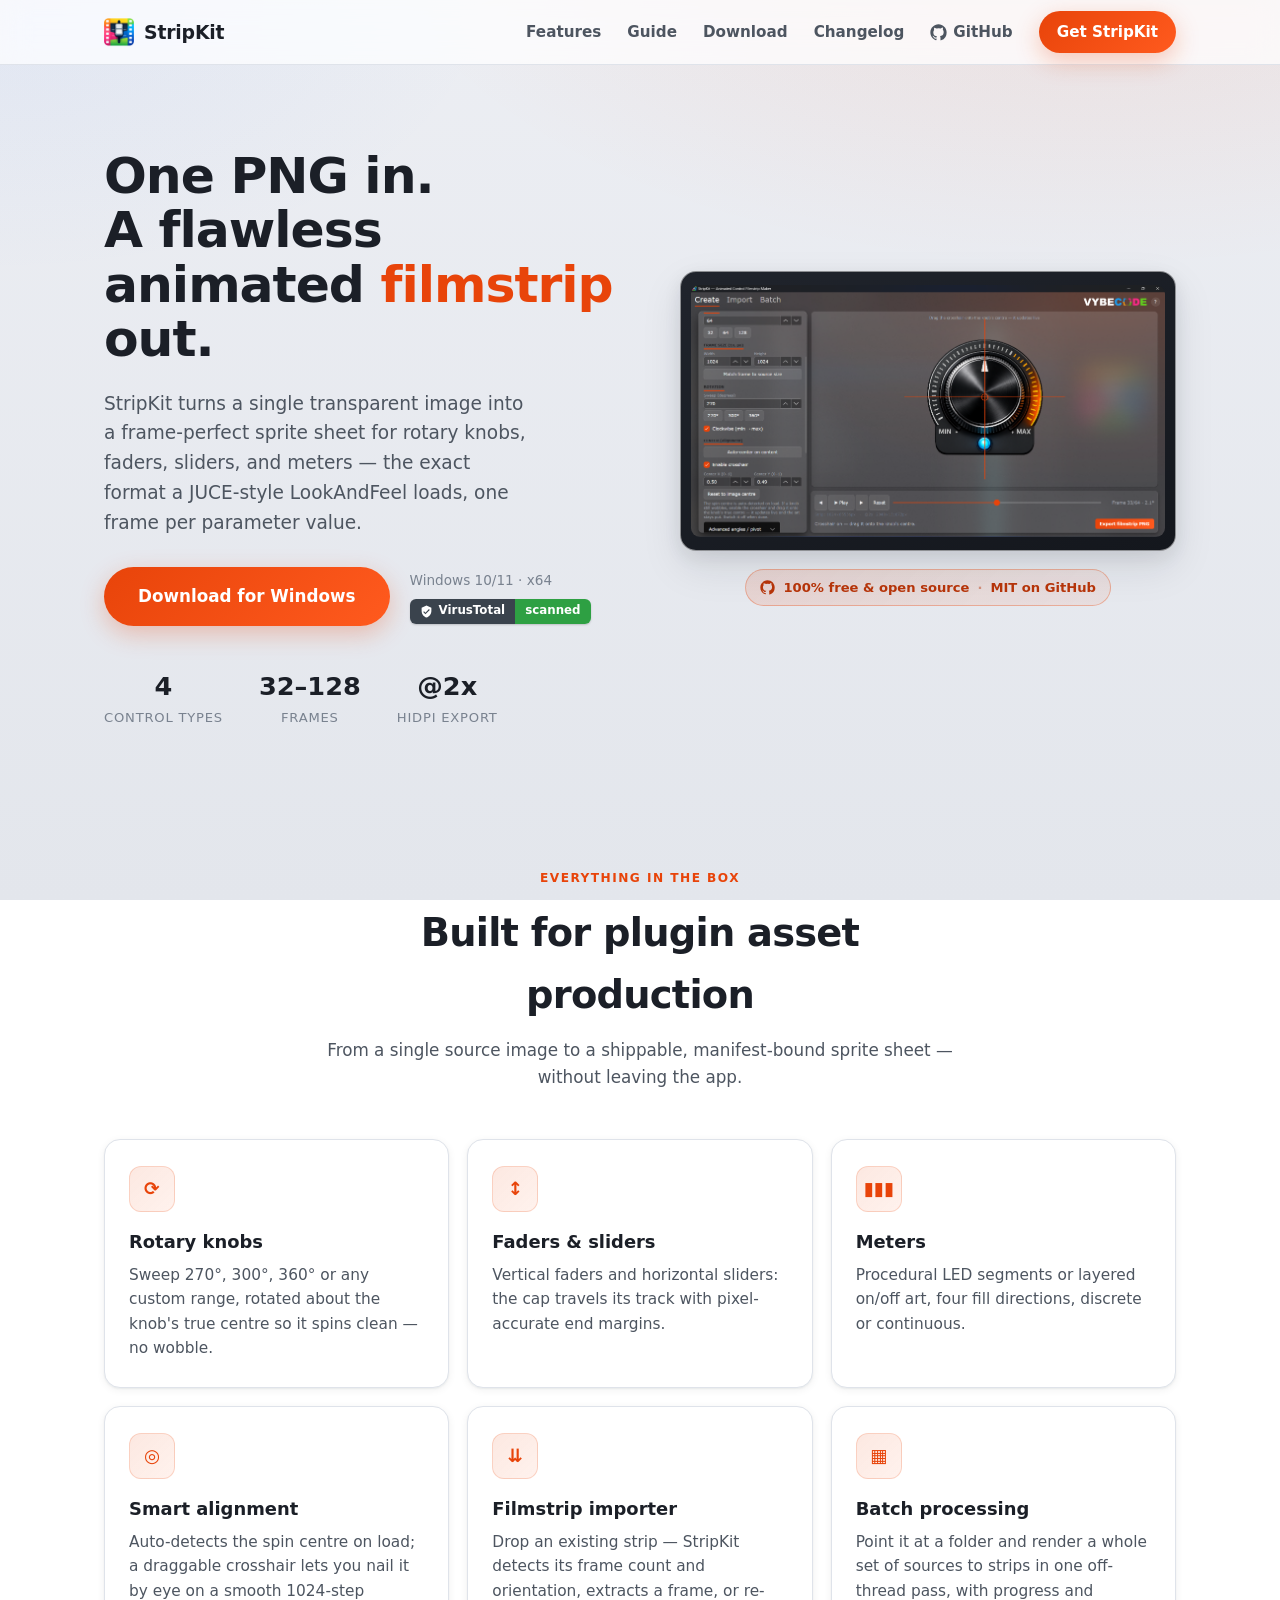
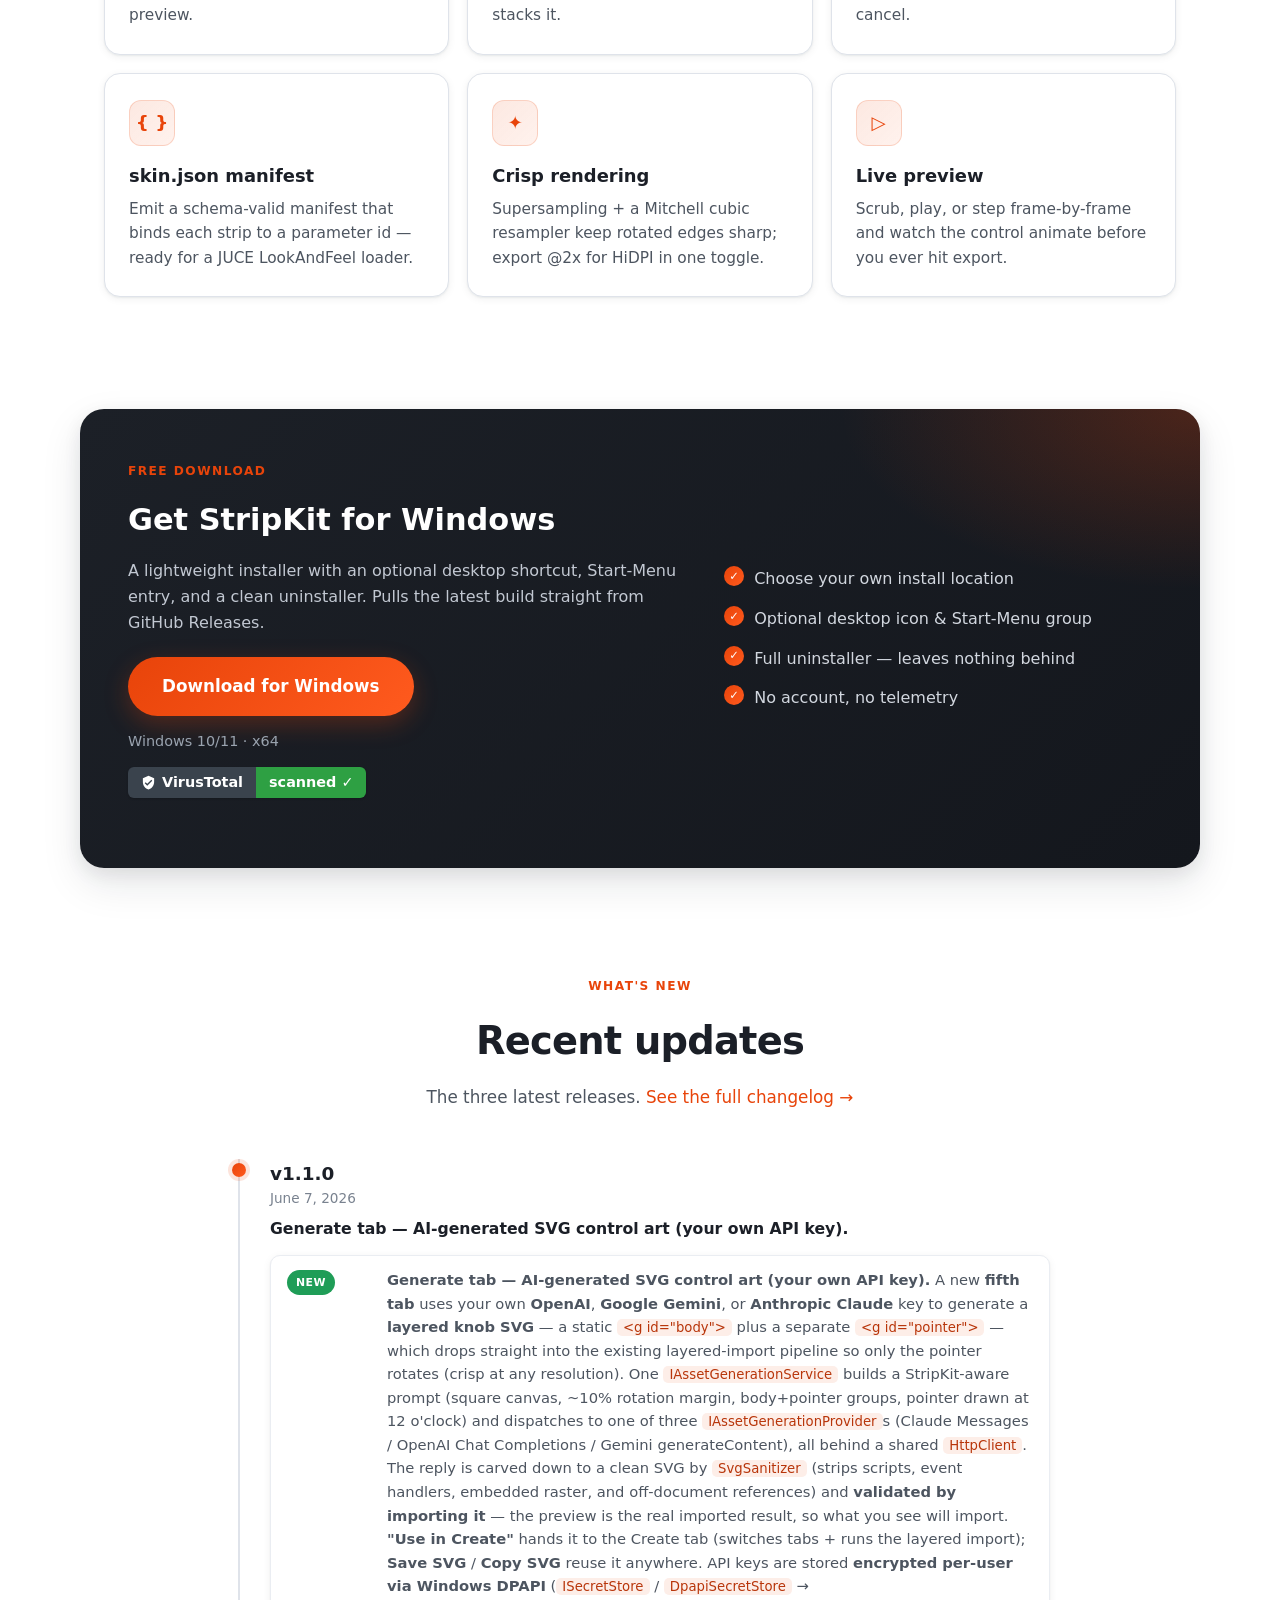
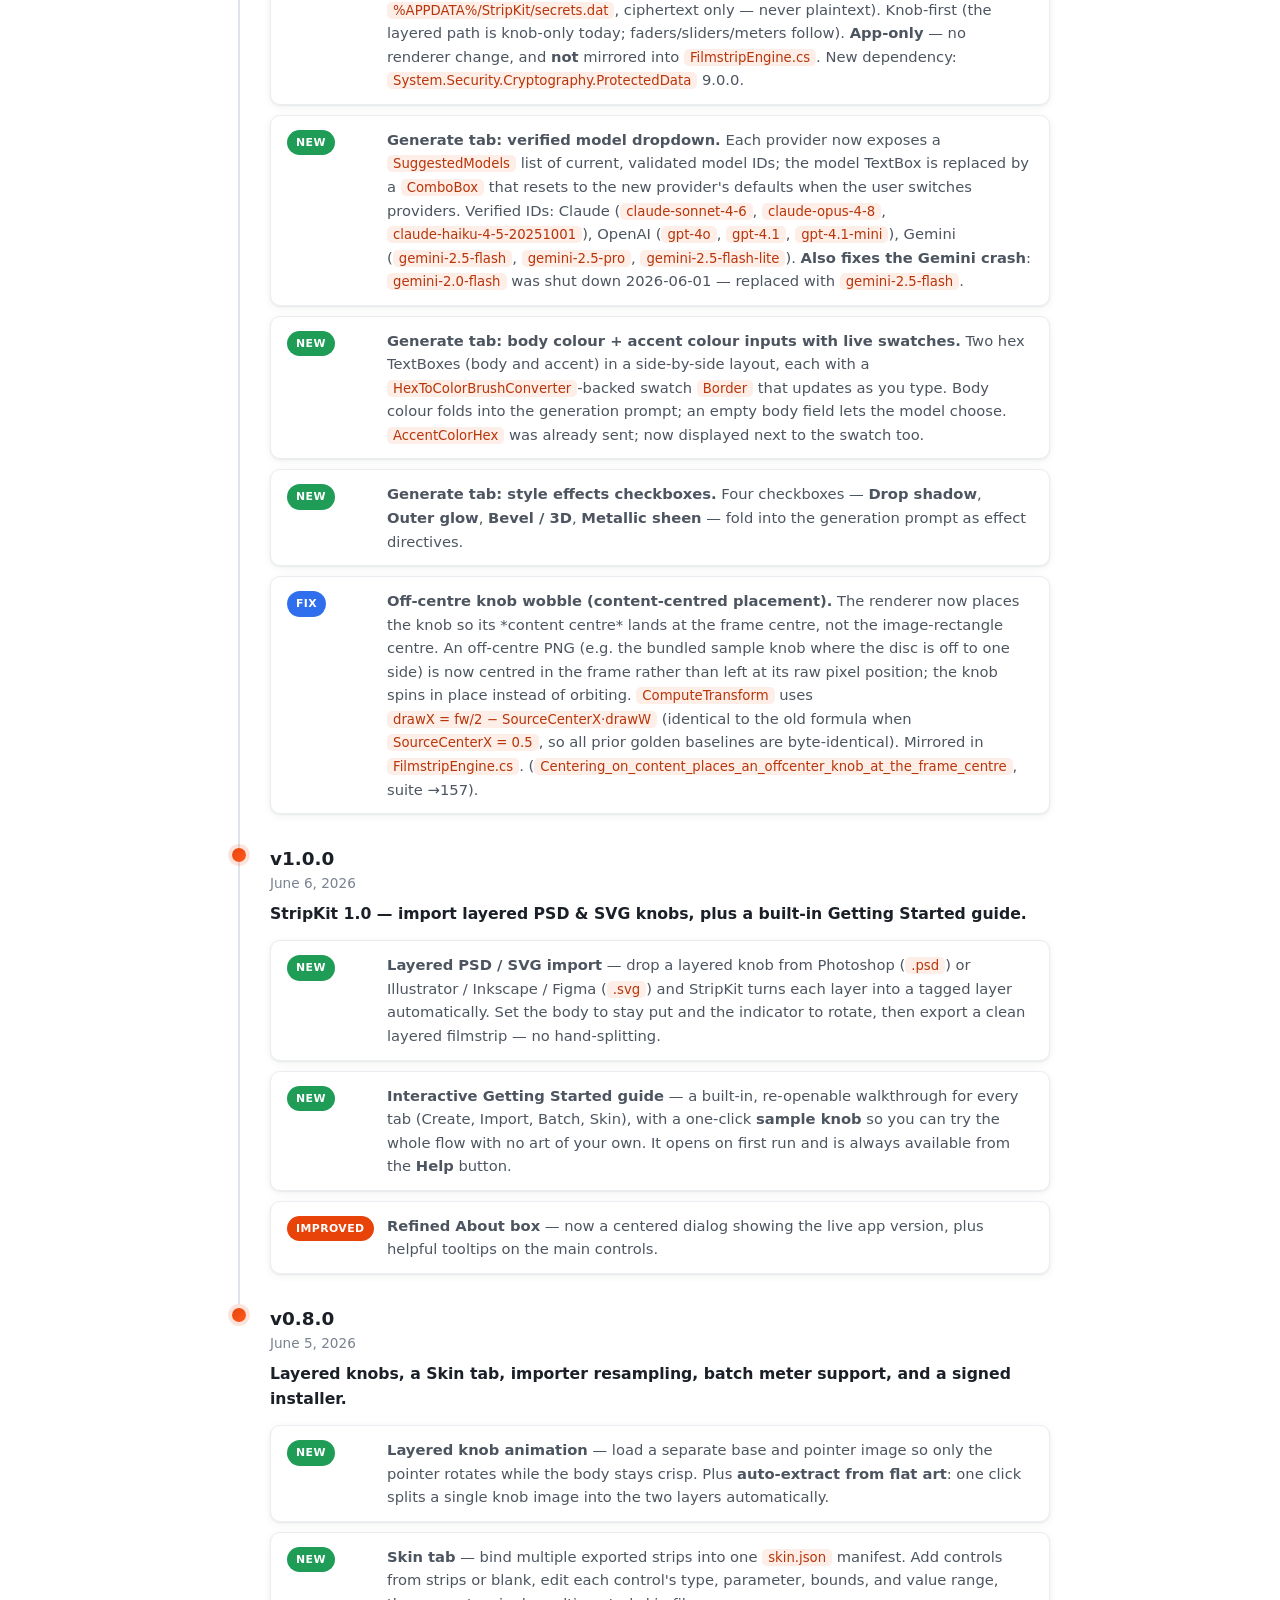
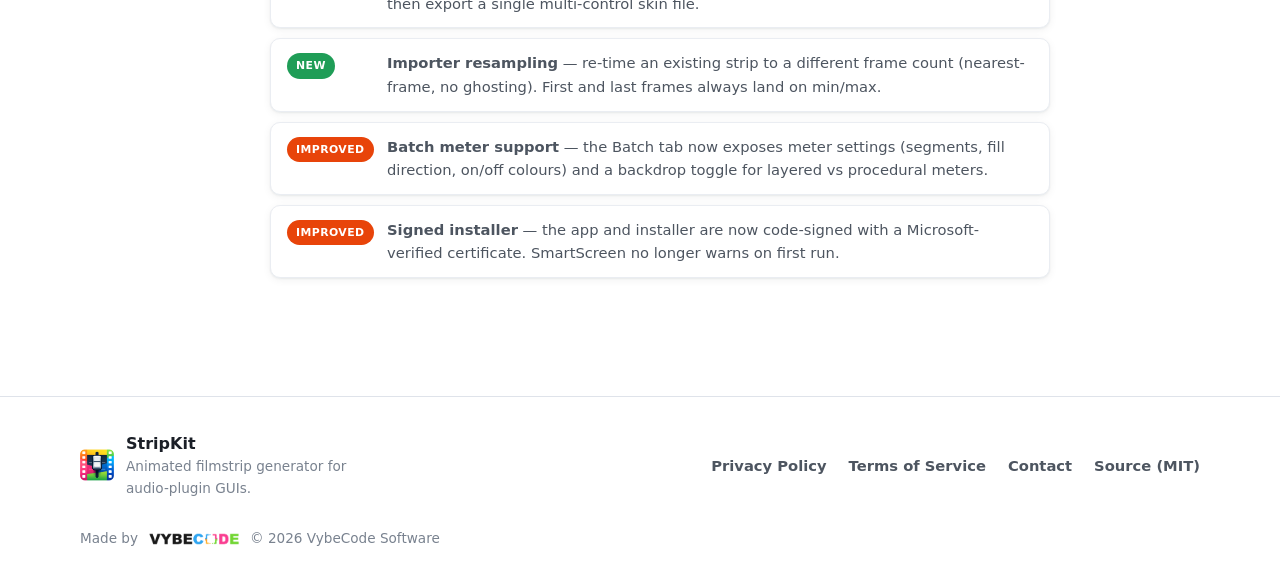
==== commit f36e8674: "feat(guide): add Getting Started page + Guide nav link Five-step walkthrough, control-type reference" ====
--- a/index.html
+++ b/index.html
@@ -30,6 +30,7 @@
       </a>
       <nav class="nav" aria-label="Primary">
         <a href="#features">Features</a>
+        <a href="getting-started.html">Guide</a>
         <a href="#download">Download</a>
         <a href="#changelog">Changelog</a>
         <a class="nav-gh" href="https://github.com/Vybecode-LTD/stripkit" target="_blank" rel="noopener" aria-label="StripKit on GitHub"><svg viewBox="0 0 24 24" aria-hidden="true"><path d="M12 .5C5.7.5.5 5.7.5 12c0 5.1 3.3 9.4 7.9 10.9.6.1.8-.2.8-.5v-1.8c-3.2.7-3.9-1.5-3.9-1.5-.5-1.3-1.3-1.7-1.3-1.7-1-.7.1-.7.1-.7 1.2.1 1.8 1.2 1.8 1.2 1 1.8 2.7 1.3 3.4 1 .1-.8.4-1.3.7-1.6-2.6-.3-5.3-1.3-5.3-5.8 0-1.3.5-2.3 1.2-3.1-.1-.3-.5-1.5.1-3.1 0 0 1-.3 3.3 1.2a11.5 11.5 0 0 1 6 0C17 4.7 18 5 18 5c.6 1.6.2 2.8.1 3.1.8.8 1.2 1.8 1.2 3.1 0 4.5-2.7 5.5-5.3 5.8.4.4.8 1.1.8 2.3v3.3c0 .3.2.7.8.5A11.5 11.5 0 0 0 23.5 12C23.5 5.7 18.3.5 12 .5z"/></svg>GitHub</a>
--- a/css/style.css
+++ b/css/style.css
@@ -96,7 +96,7 @@
 /* ===== Hero ===== */
 .hero { padding: 84px 0 64px; }
 .hero-grid { display: grid; grid-template-columns: 1.05fr 1fr; gap: 56px; align-items: center; }
-.hero-copy h1 { font-size: clamp(2.2rem, 4.4vw, 3.5rem); line-height: 1.08; letter-spacing: -.02em; font-weight: 800; }
+.hero-copy h1 { font-size: clamp(1.98rem, 3.96vw, 3.15rem); line-height: 1.08; letter-spacing: -.02em; font-weight: 800; }
 .lede { font-size: 1.16rem; color: var(--text-2); margin: 22px 0 30px; max-width: 36ch; }
 .hero-cta { display: flex; align-items: center; gap: 20px; flex-wrap: wrap; }
 .cta-meta { display: flex; flex-direction: column; gap: 2px; font-size: .85rem; color: var(--muted); }
@@ -132,7 +132,7 @@
 .nav-gh { display: inline-flex; align-items: center; gap: 6px; }
 .nav-gh svg { width: 17px; height: 17px; fill: currentColor; }
 
-.hero-stats { list-style: none; display: flex; justify-content: center; gap: 36px; margin-top: 40px; }
+.hero-stats { list-style: none; display: flex; justify-content: flex-start; gap: 36px; margin-top: 40px; }
 .hero-stats li { display: flex; flex-direction: column; align-items: center; text-align: center; }
 .stat-value { font-size: 1.6rem; font-weight: 800; color: var(--text); }
 .stat-label { font-size: .82rem; color: var(--muted); text-transform: uppercase; letter-spacing: .06em; }
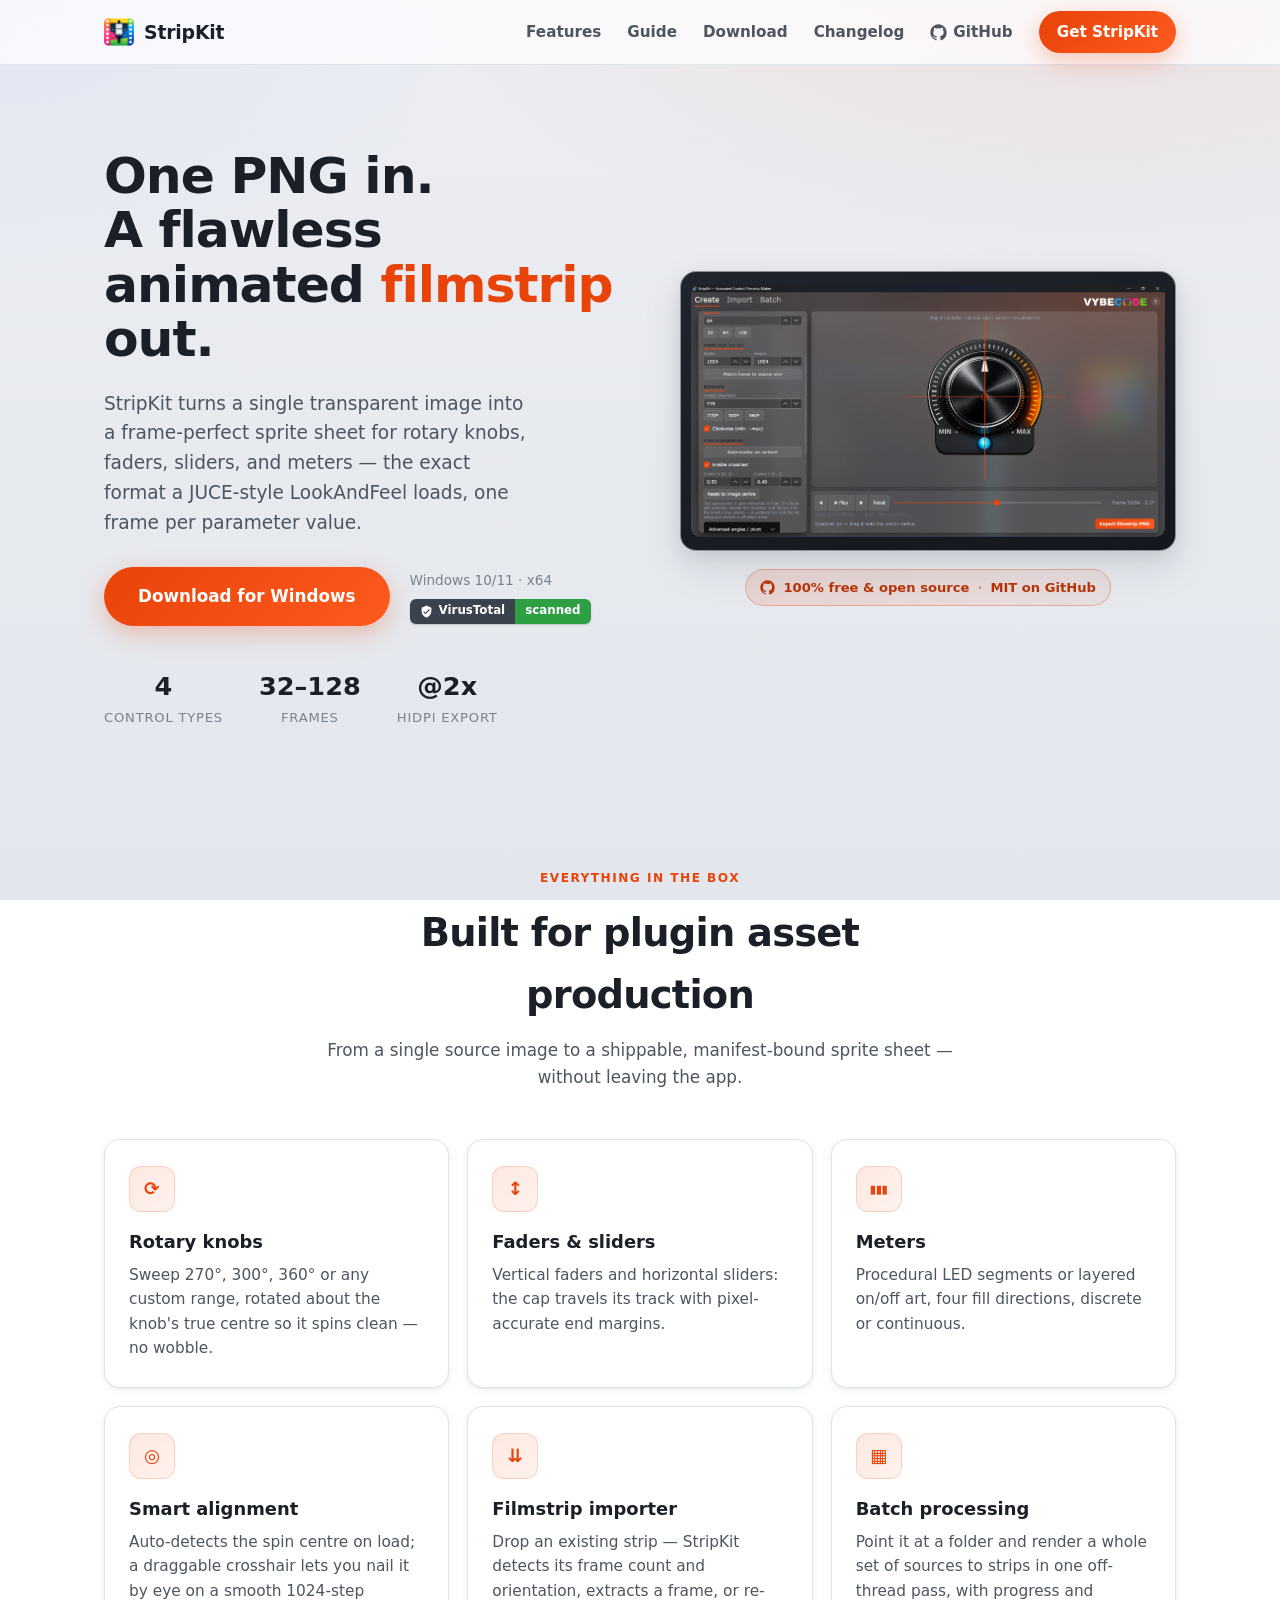
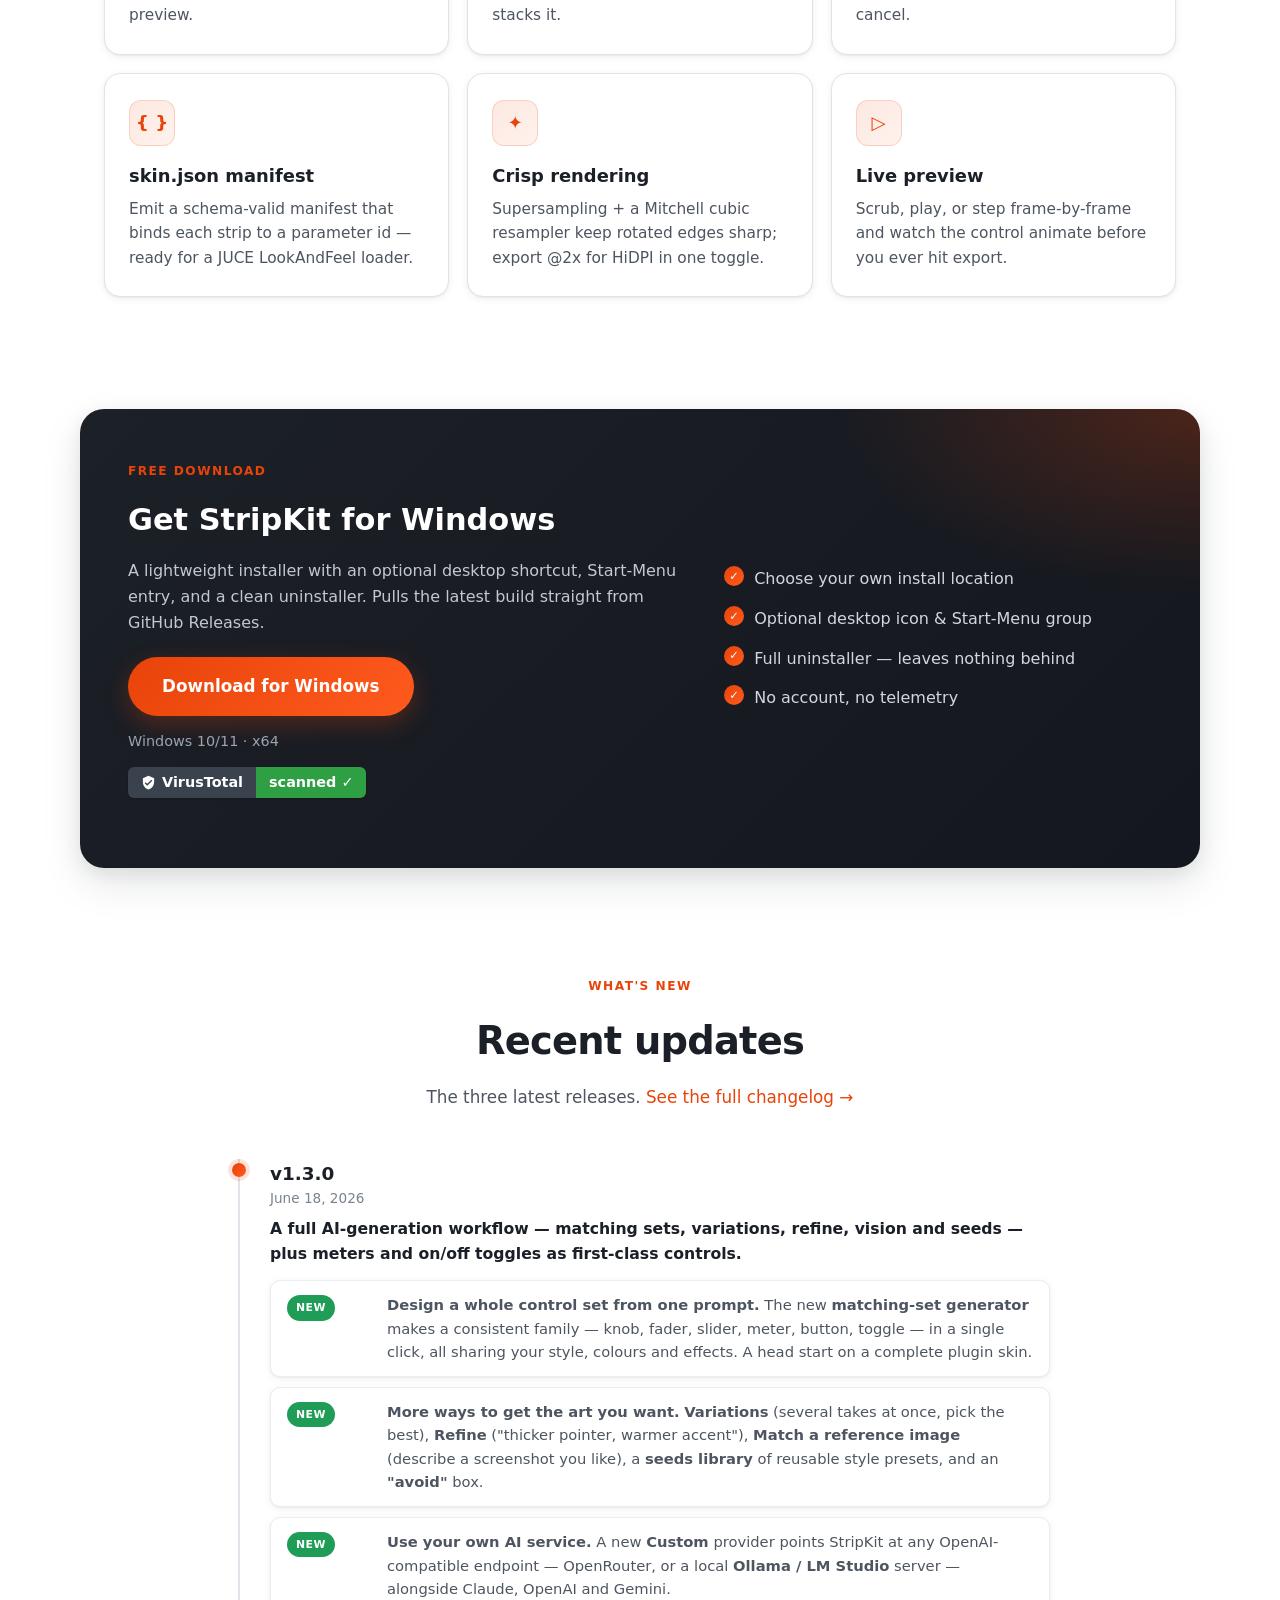
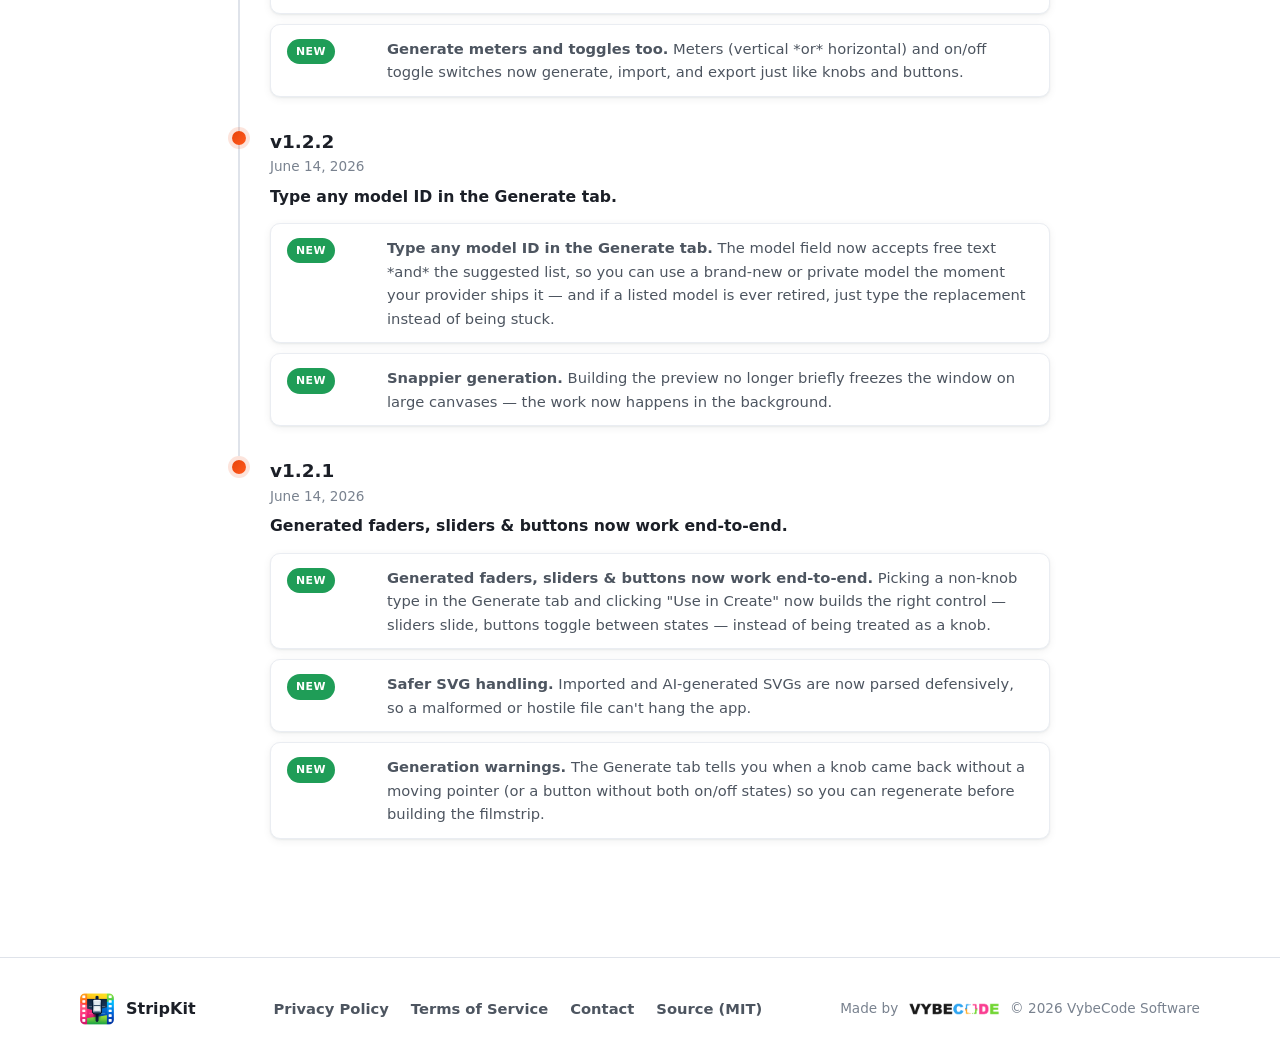
==== commit 1dbd2143: "site: fit the Meters glyph inside its icon box; drop the footer tagline - The Meters feature icon (t" ====
--- a/index.html
+++ b/index.html
@@ -97,7 +97,7 @@
           <p>Vertical faders and horizontal sliders: the cap travels its track with pixel-accurate end margins.</p>
         </article>
         <article class="feature-card">
-          <div class="feature-icon">▮▮▮</div>
+          <div class="feature-icon feature-icon--bars">▮▮▮</div>
           <h3>Meters</h3>
           <p>Procedural LED segments or layered on/off art, four fill directions, discrete or continuous.</p>
         </article>
@@ -180,7 +180,6 @@
         <img src="resources/stripkit-icon.png" alt="" class="footer-mark" />
         <div>
           <div class="footer-name">StripKit</div>
-          <div class="footer-tag">Animated filmstrip generator for audio-plugin GUIs.</div>
         </div>
       </div>
       <nav class="footer-links" aria-label="Footer">
--- a/css/style.css
+++ b/css/style.css
@@ -180,6 +180,8 @@
   border: 1px solid rgba(232,68,10,.18);
   margin-bottom: 16px;
 }
+/* The meter glyph is three bars (▮▮▮) — shrink + tighten so it fits inside the rounded square. */
+.feature-icon--bars { font-size: .72rem; letter-spacing: -.04em; }
 .feature-card h3 { font-size: 1.12rem; font-weight: 700; margin-bottom: 6px; }
 .feature-card p { color: var(--text-2); font-size: .96rem; }
 
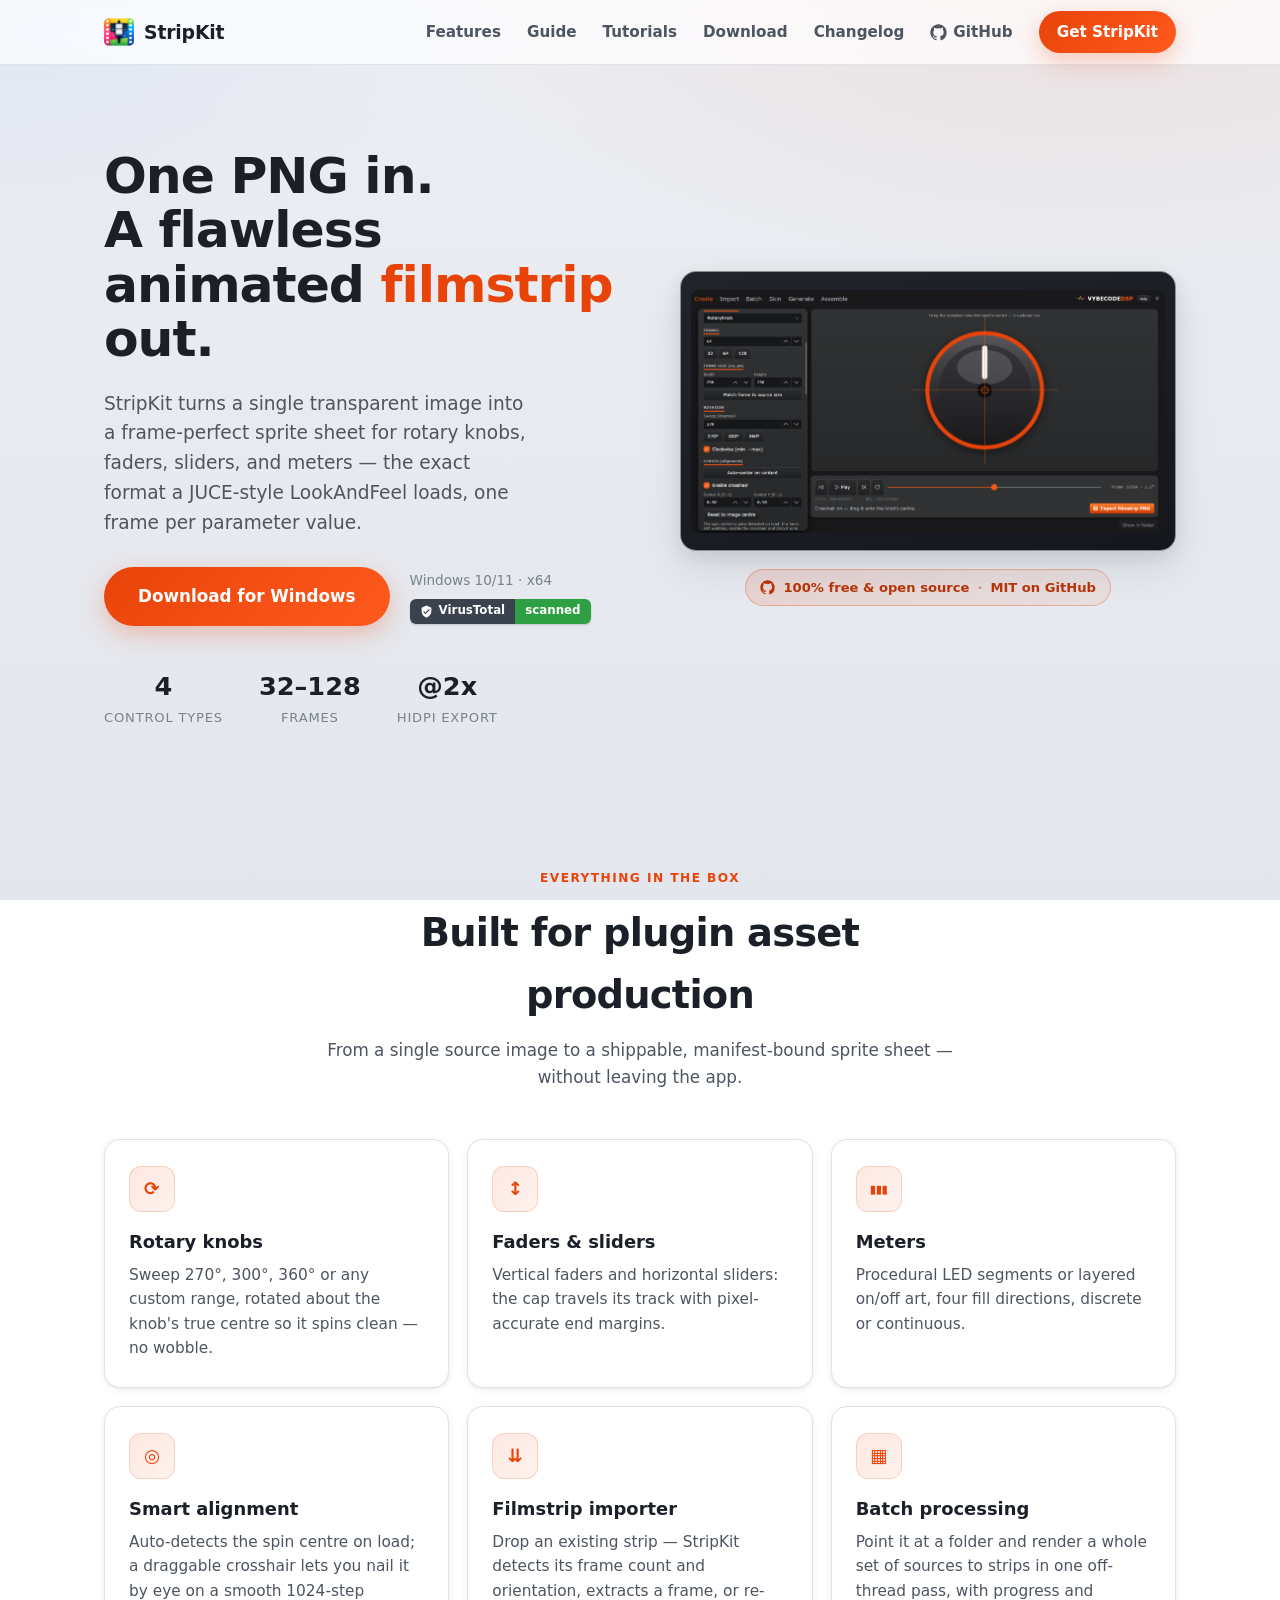
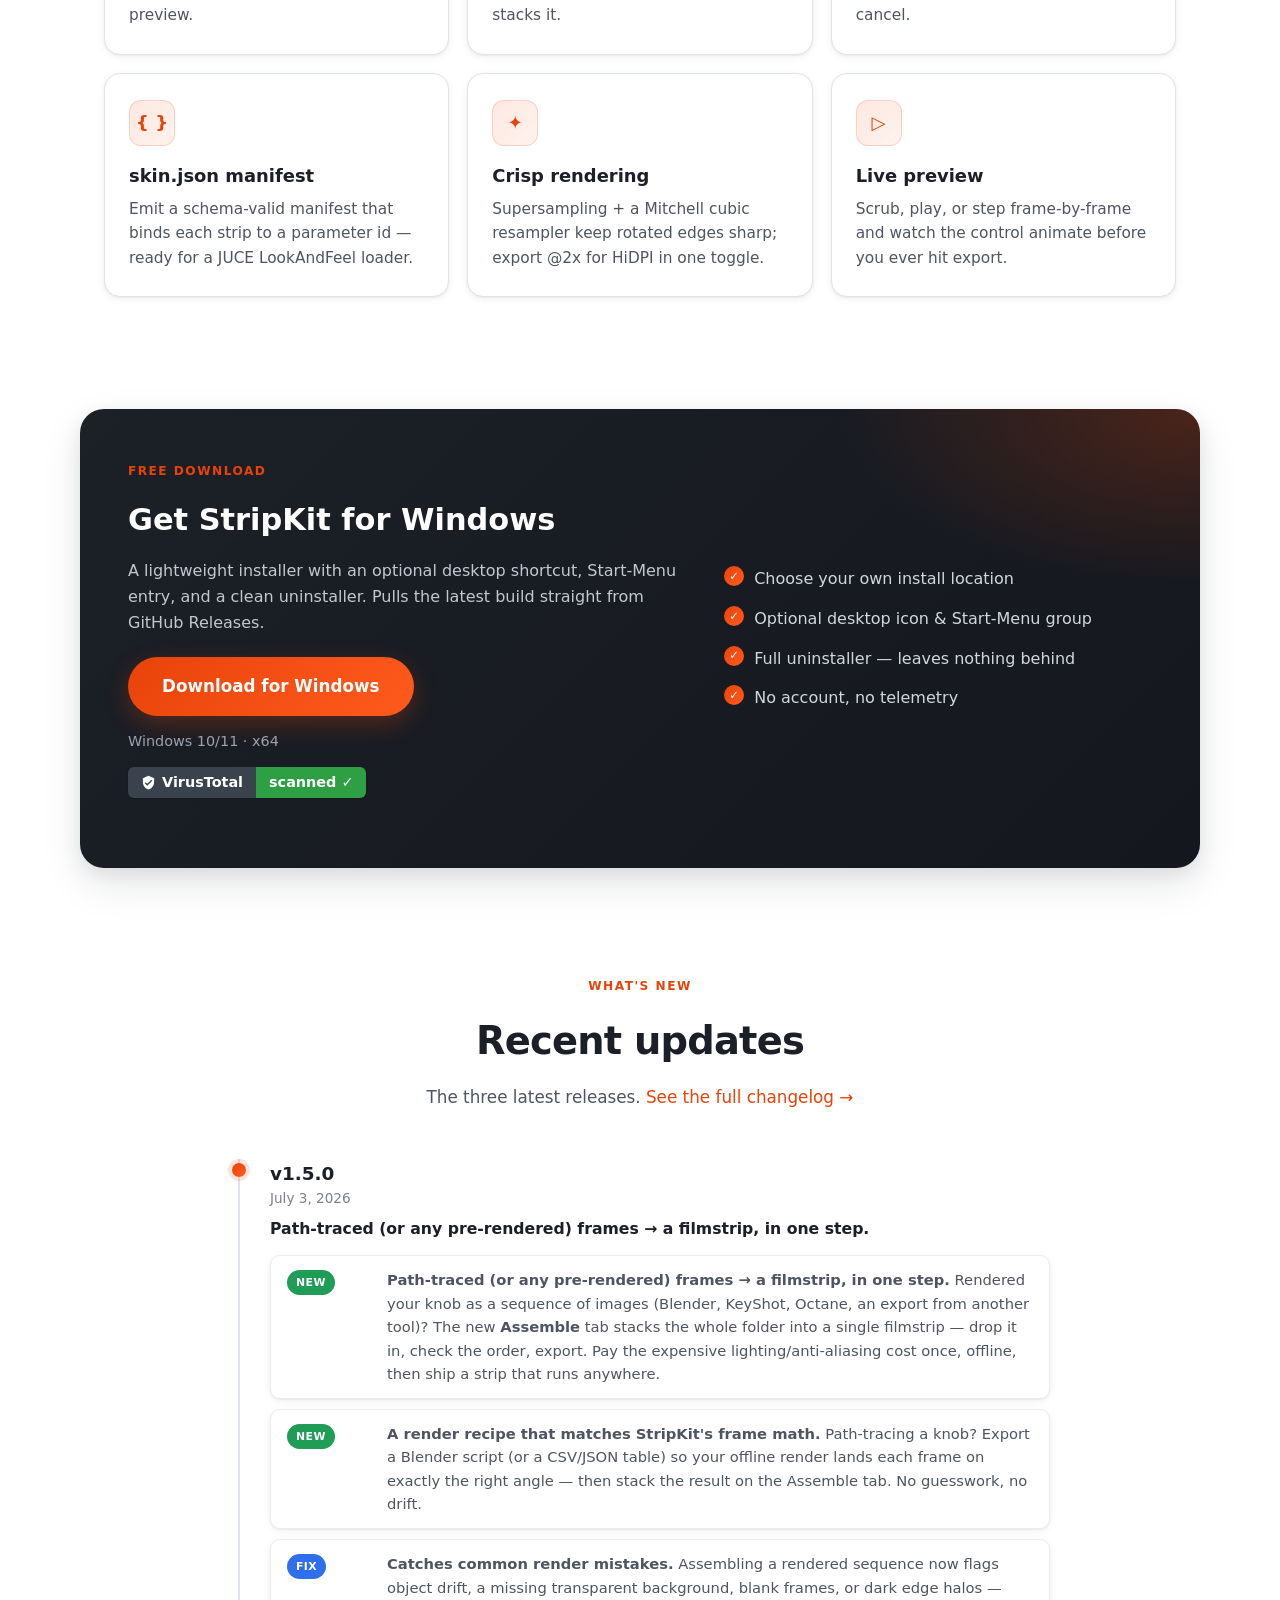
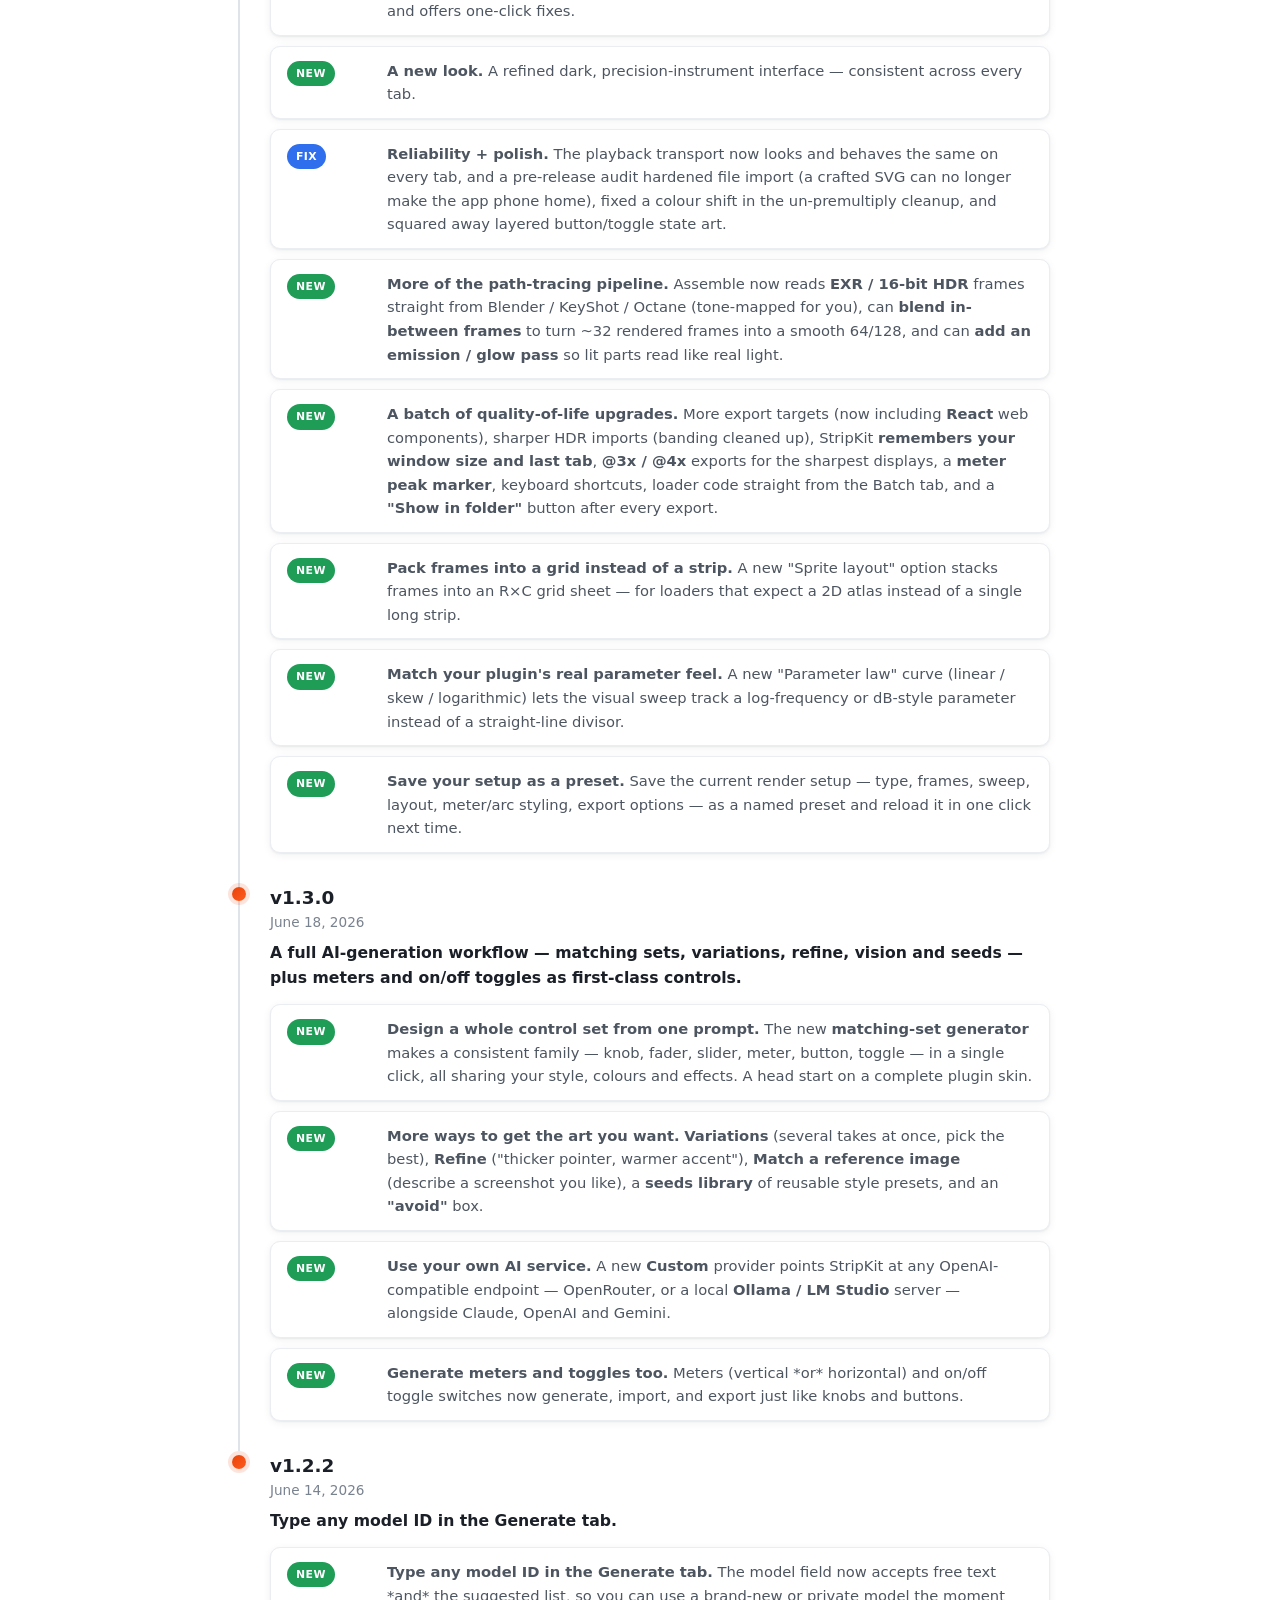
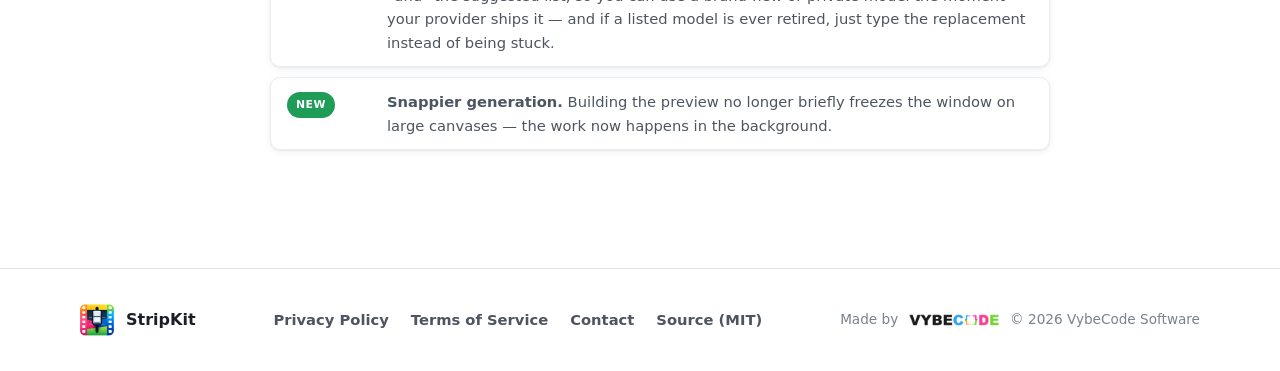
==== commit de76fa50: "content: add full Tutorials reference page + refresh app screenshot New tutorials.html covers every " ====
--- a/index.html
+++ b/index.html
@@ -31,6 +31,7 @@
       <nav class="nav" aria-label="Primary">
         <a href="#features">Features</a>
         <a href="getting-started.html">Guide</a>
+        <a href="tutorials.html">Tutorials</a>
         <a href="#download">Download</a>
         <a href="#changelog">Changelog</a>
         <a class="nav-gh" href="https://github.com/Vybecode-LTD/stripkit" target="_blank" rel="noopener" aria-label="StripKit on GitHub"><svg viewBox="0 0 24 24" aria-hidden="true"><path d="M12 .5C5.7.5.5 5.7.5 12c0 5.1 3.3 9.4 7.9 10.9.6.1.8-.2.8-.5v-1.8c-3.2.7-3.9-1.5-3.9-1.5-.5-1.3-1.3-1.7-1.3-1.7-1-.7.1-.7.1-.7 1.2.1 1.8 1.2 1.8 1.2 1 1.8 2.7 1.3 3.4 1 .1-.8.4-1.3.7-1.6-2.6-.3-5.3-1.3-5.3-5.8 0-1.3.5-2.3 1.2-3.1-.1-.3-.5-1.5.1-3.1 0 0 1-.3 3.3 1.2a11.5 11.5 0 0 1 6 0C17 4.7 18 5 18 5c.6 1.6.2 2.8.1 3.1.8.8 1.2 1.8 1.2 3.1 0 4.5-2.7 5.5-5.3 5.8.4.4.8 1.1.8 2.3v3.3c0 .3.2.7.8.5A11.5 11.5 0 0 0 23.5 12C23.5 5.7 18.3.5 12 .5z"/></svg>GitHub</a>
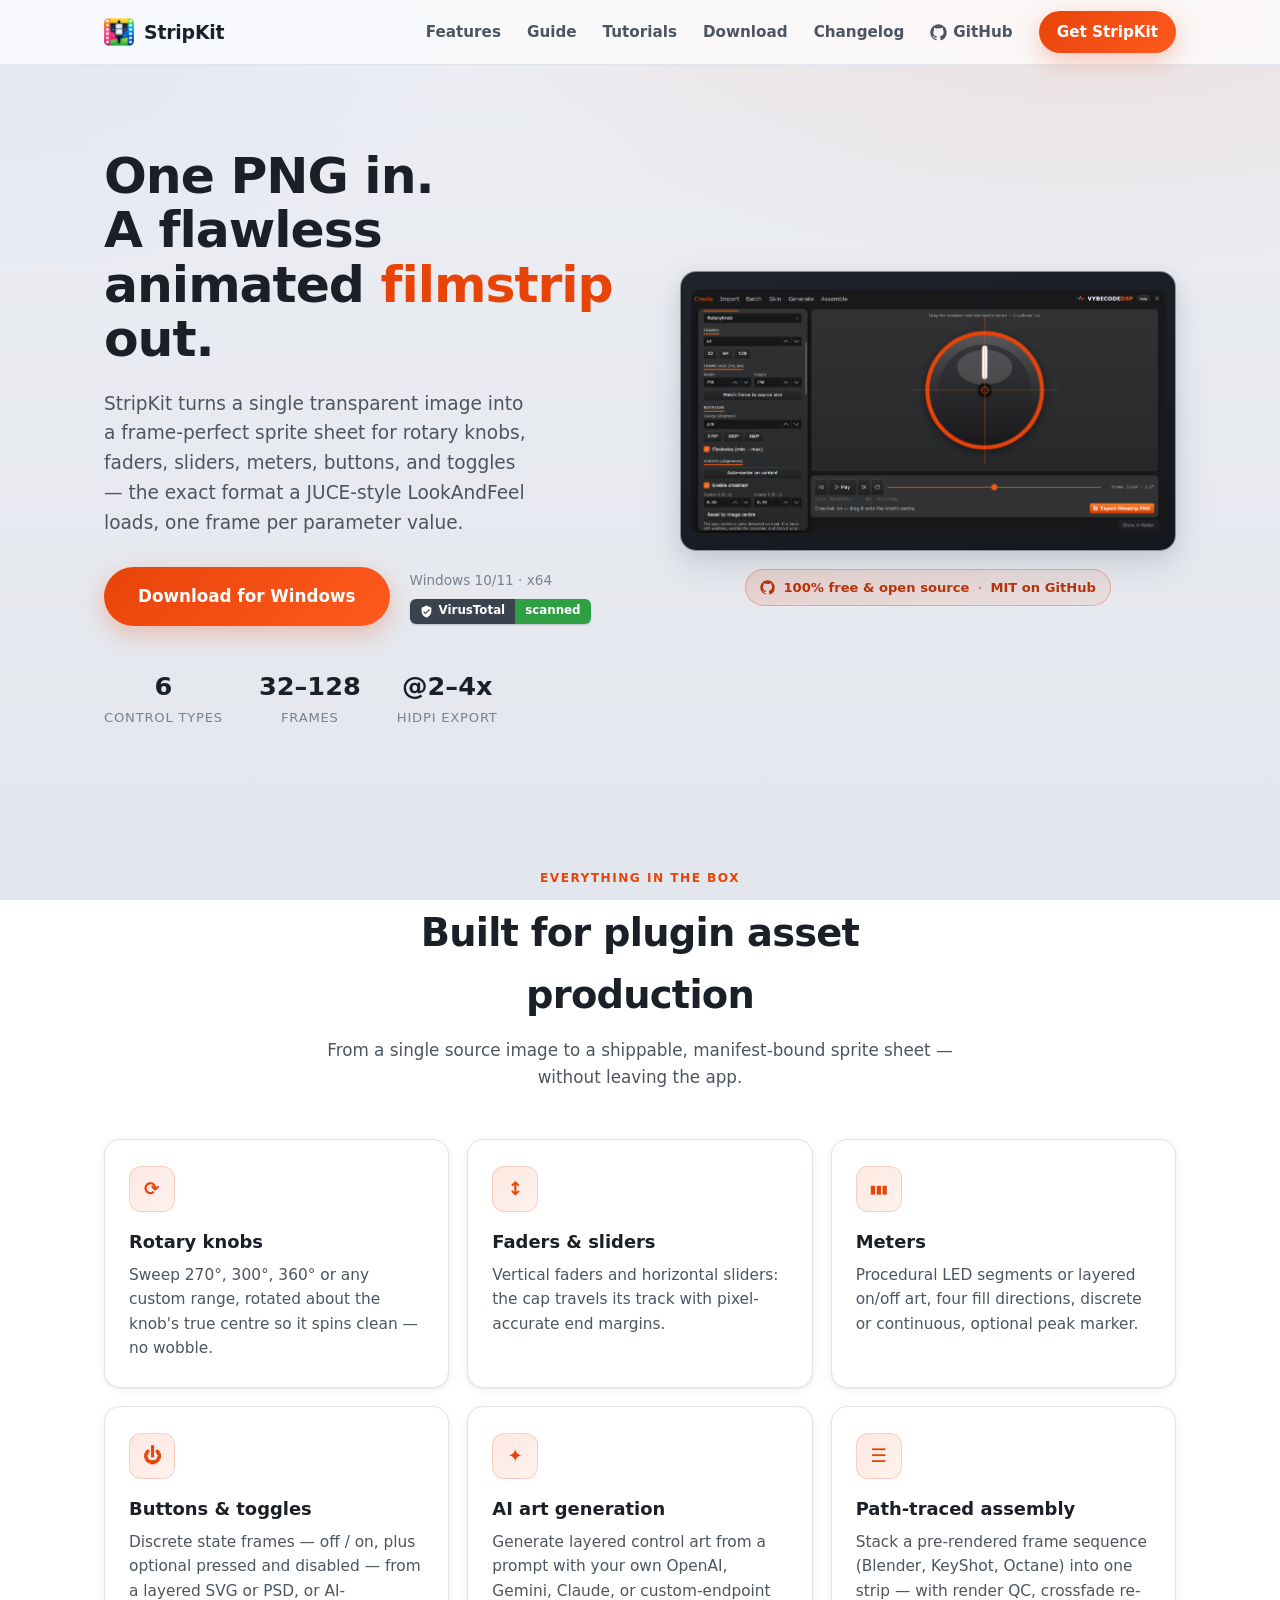
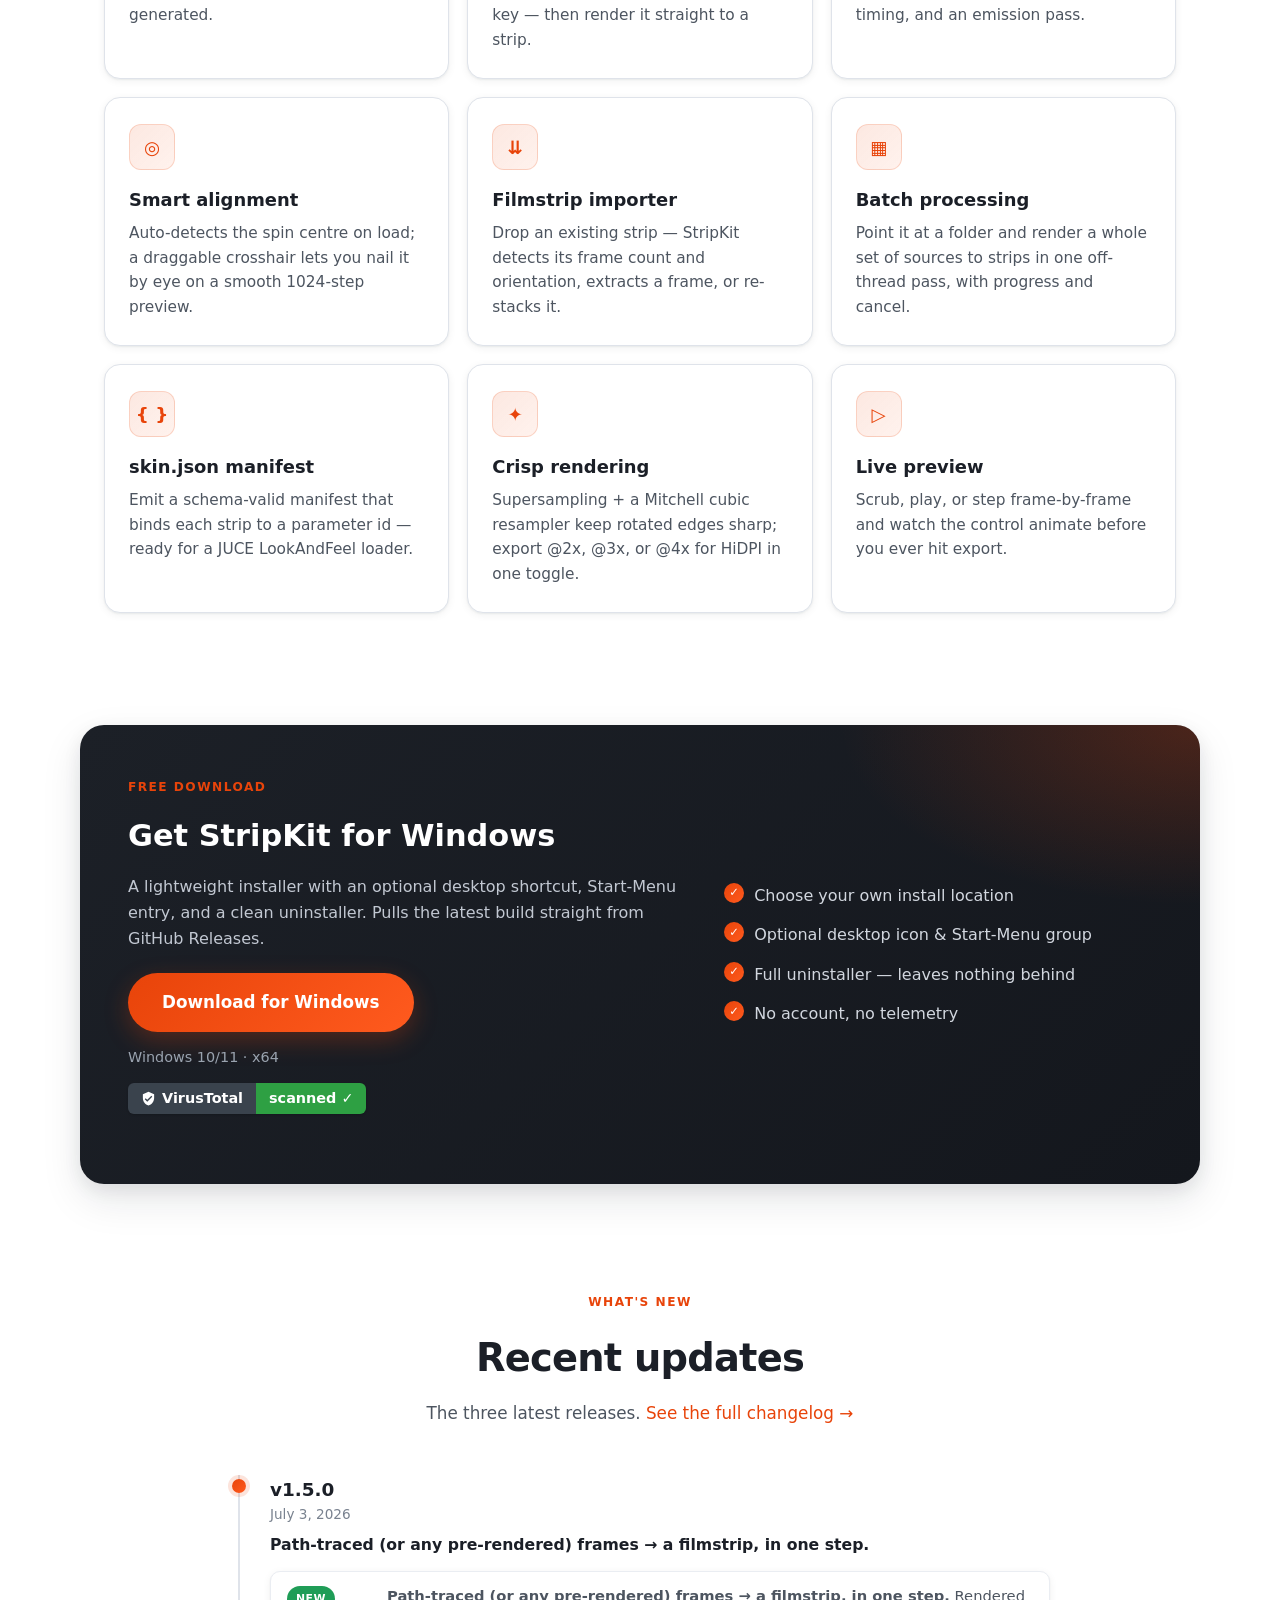
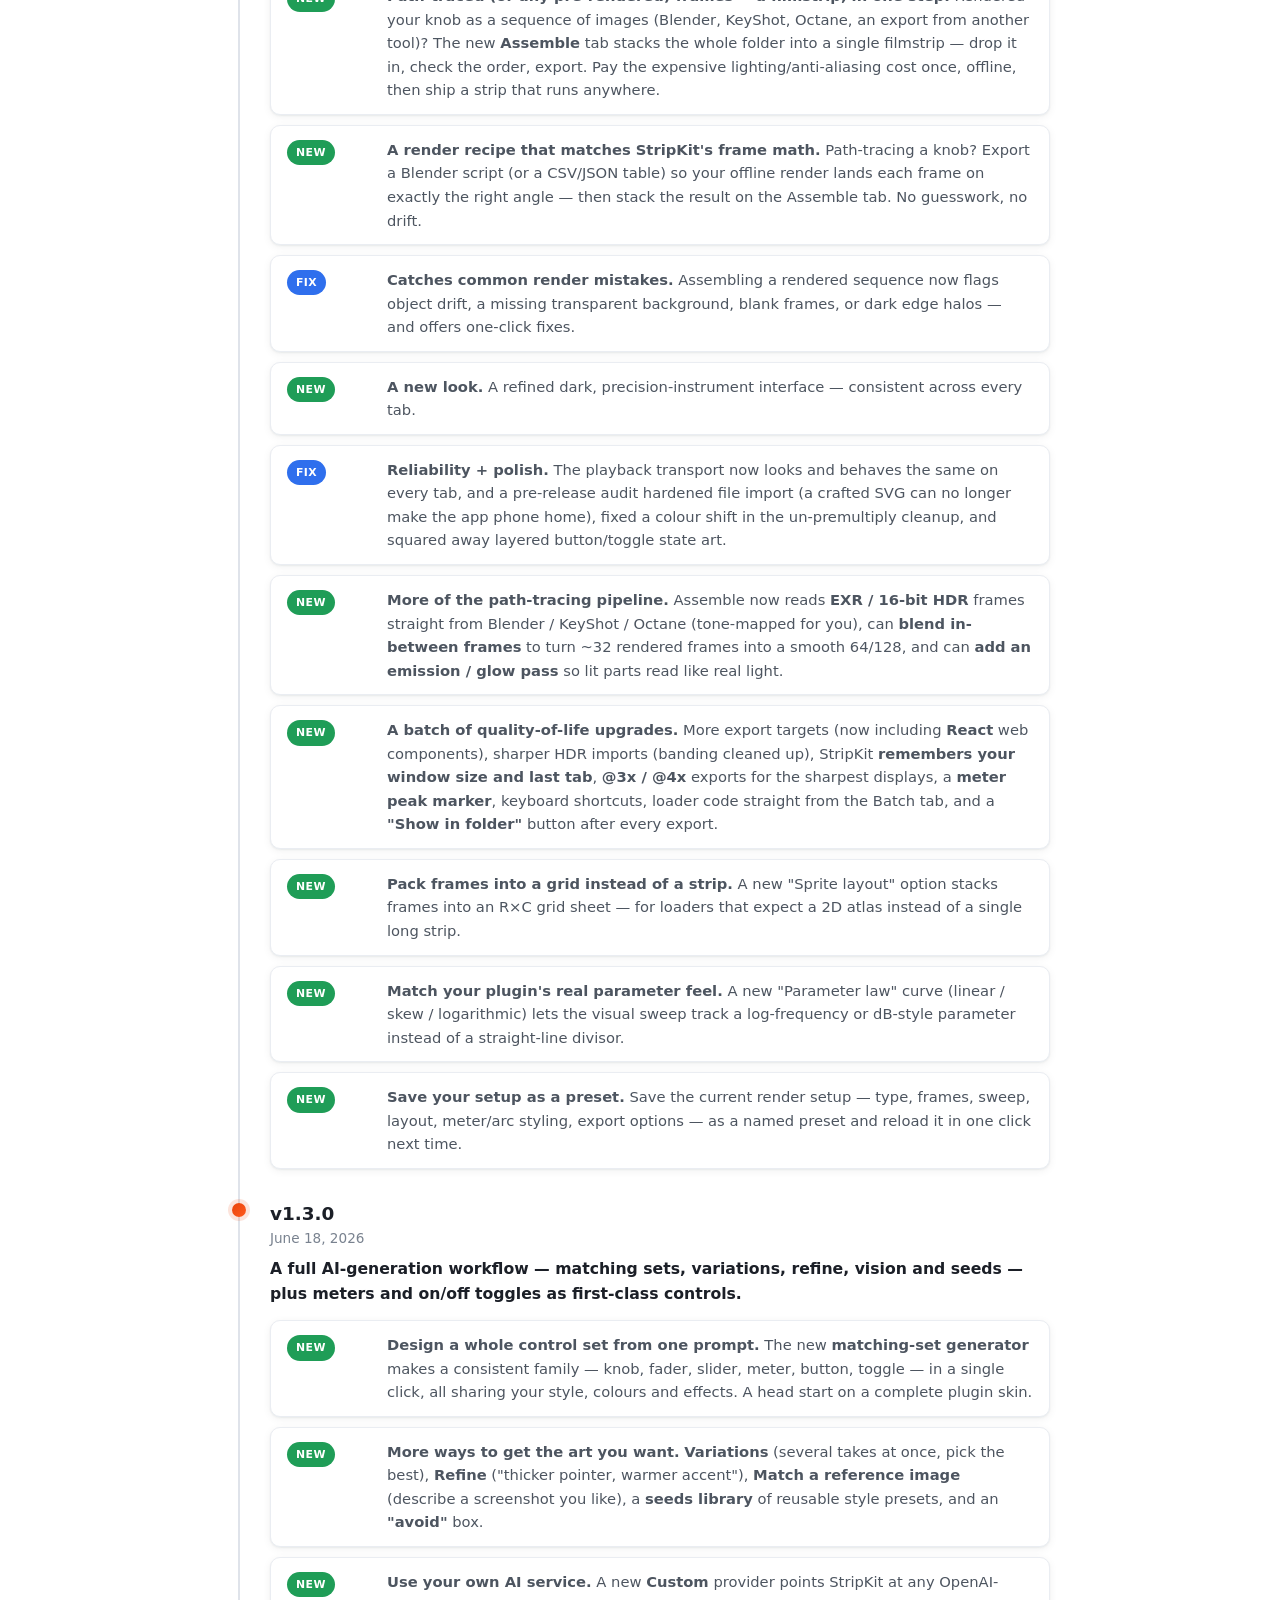
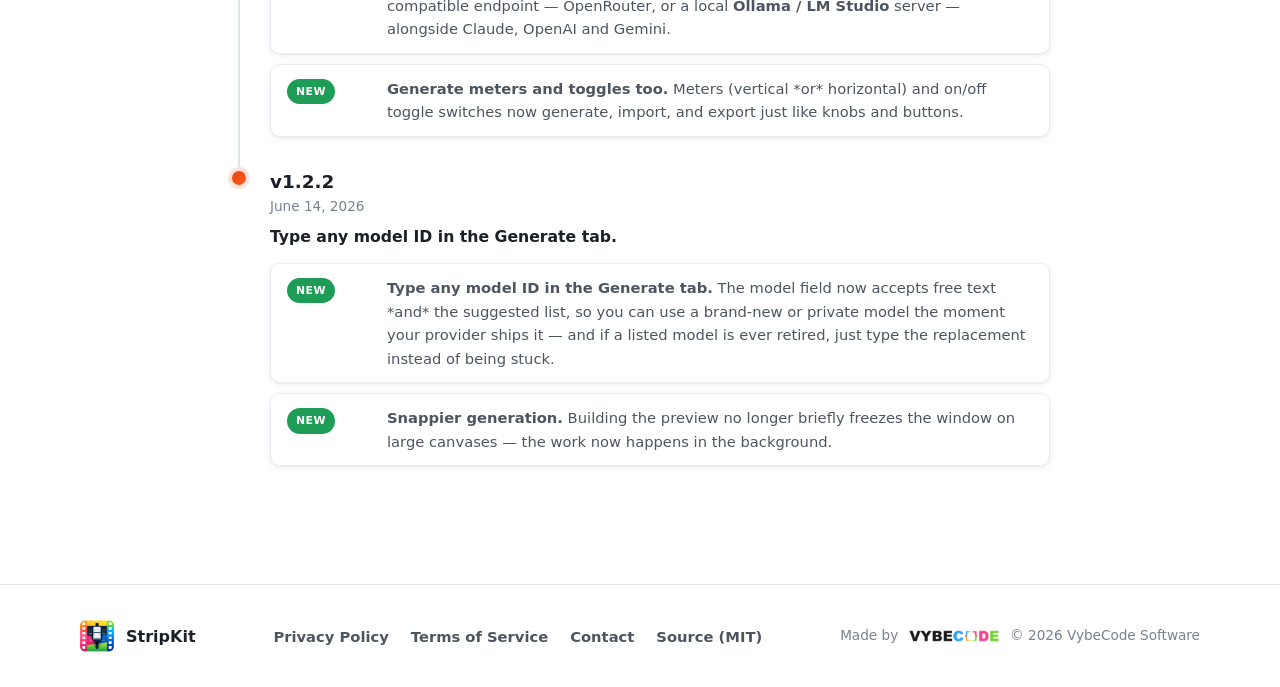
==== commit f9da81f8: "content: bring quickstart + landing up to date with the current app A docs audit found getting-start" ====
--- a/index.html
+++ b/index.html
@@ -4,7 +4,7 @@
   <meta charset="UTF-8" />
   <meta name="viewport" content="width=device-width, initial-scale=1.0" />
   <title>StripKit — Animated Filmstrip Generator for Audio-Plugin GUIs</title>
-  <meta name="description" content="StripKit turns a single transparent PNG into animated filmstrip sprite sheets for audio-plugin knobs, faders, sliders, and meters — with smart alignment, batch processing, and JUCE-ready manifests." />
+  <meta name="description" content="StripKit turns a single transparent PNG into animated filmstrip sprite sheets for audio-plugin knobs, faders, sliders, meters, buttons, and toggles — with smart alignment, AI art generation, path-traced frame assembly, batch processing, and JUCE-ready manifests." />
   <meta name="theme-color" content="#e8440a" />
 
   <!-- Open Graph -->
@@ -47,8 +47,8 @@
         <h1>One PNG in.<br />A flawless animated <span class="accent">filmstrip</span> out.</h1>
         <p class="lede">
           StripKit turns a single transparent image into a frame-perfect sprite sheet for
-          rotary knobs, faders, sliders, and meters — the exact format a JUCE-style
-          LookAndFeel loads, one frame per parameter value.
+          rotary knobs, faders, sliders, meters, buttons, and toggles — the exact format a
+          JUCE-style LookAndFeel loads, one frame per parameter value.
         </p>
         <div class="hero-cta">
           <a class="btn btn-lg" id="download-btn" href="#download">Download for Windows</a>
@@ -58,9 +58,9 @@
           </div>
         </div>
         <ul class="hero-stats">
-          <li><span class="stat-value">4</span><span class="stat-label">control types</span></li>
+          <li><span class="stat-value">6</span><span class="stat-label">control types</span></li>
           <li><span class="stat-value">32–128</span><span class="stat-label">frames</span></li>
-          <li><span class="stat-value">@2x</span><span class="stat-label">HiDPI export</span></li>
+          <li><span class="stat-value">@2–4x</span><span class="stat-label">HiDPI export</span></li>
         </ul>
       </div>
       <div class="hero-shot">
@@ -100,7 +100,22 @@
         <article class="feature-card">
           <div class="feature-icon feature-icon--bars">▮▮▮</div>
           <h3>Meters</h3>
-          <p>Procedural LED segments or layered on/off art, four fill directions, discrete or continuous.</p>
+          <p>Procedural LED segments or layered on/off art, four fill directions, discrete or continuous, optional peak marker.</p>
+        </article>
+        <article class="feature-card">
+          <div class="feature-icon">⏻</div>
+          <h3>Buttons &amp; toggles</h3>
+          <p>Discrete state frames — off / on, plus optional pressed and disabled — from a layered SVG or PSD, or AI-generated.</p>
+        </article>
+        <article class="feature-card">
+          <div class="feature-icon">✦</div>
+          <h3>AI art generation</h3>
+          <p>Generate layered control art from a prompt with your own OpenAI, Gemini, Claude, or custom-endpoint key — then render it straight to a strip.</p>
+        </article>
+        <article class="feature-card">
+          <div class="feature-icon">☰</div>
+          <h3>Path-traced assembly</h3>
+          <p>Stack a pre-rendered frame sequence (Blender, KeyShot, Octane) into one strip — with render QC, crossfade re-timing, and an emission pass.</p>
         </article>
         <article class="feature-card">
           <div class="feature-icon">◎</div>
@@ -125,7 +140,7 @@
         <article class="feature-card">
           <div class="feature-icon">✦</div>
           <h3>Crisp rendering</h3>
-          <p>Supersampling + a Mitchell cubic resampler keep rotated edges sharp; export @2x for HiDPI in one toggle.</p>
+          <p>Supersampling + a Mitchell cubic resampler keep rotated edges sharp; export @2x, @3x, or @4x for HiDPI in one toggle.</p>
         </article>
         <article class="feature-card">
           <div class="feature-icon">▷</div>
--- a/css/style.css
+++ b/css/style.css
@@ -92,6 +92,7 @@
 .nav a { color: var(--text-2); font-weight: 600; font-size: .95rem; }
 .nav a:hover { color: var(--accent); }
 .nav .btn { color: #fff; }
+.nav .btn:hover { color: #fff; }
 
 /* ===== Hero ===== */
 .hero { padding: 84px 0 64px; }
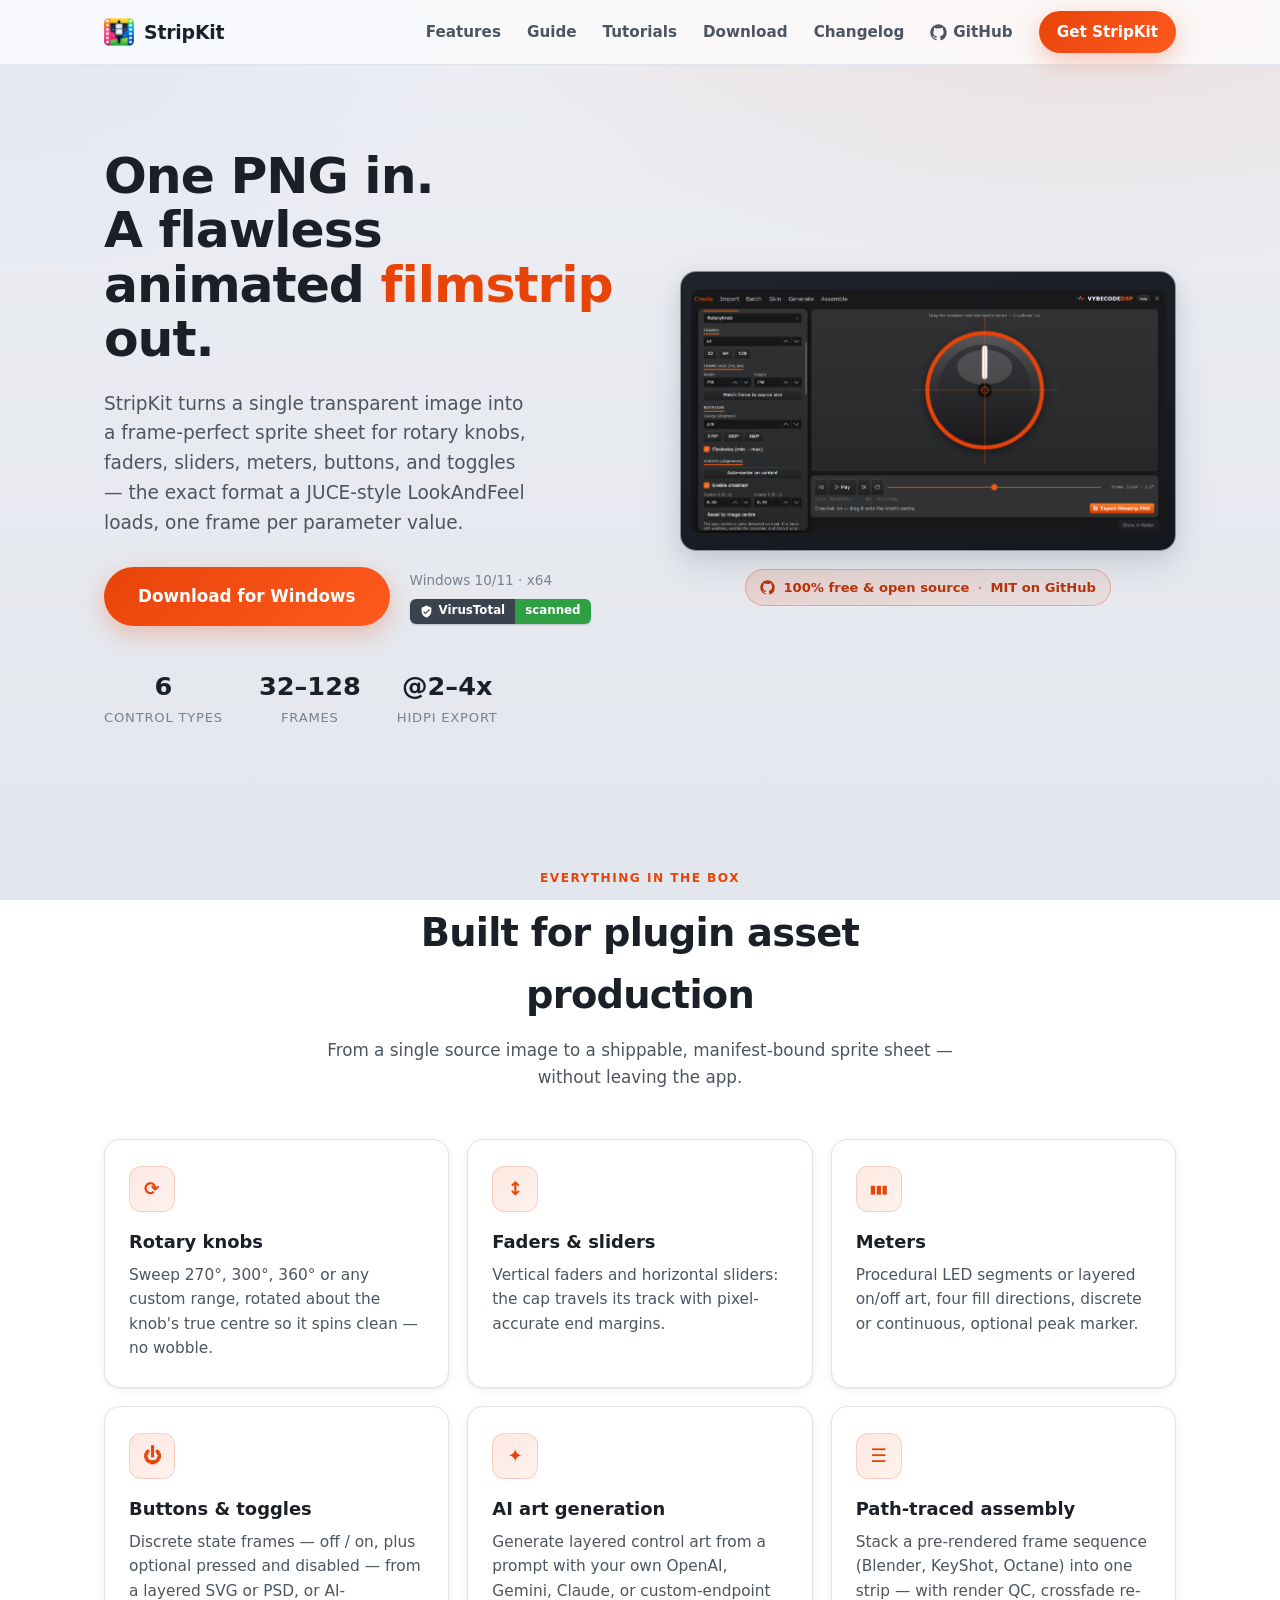
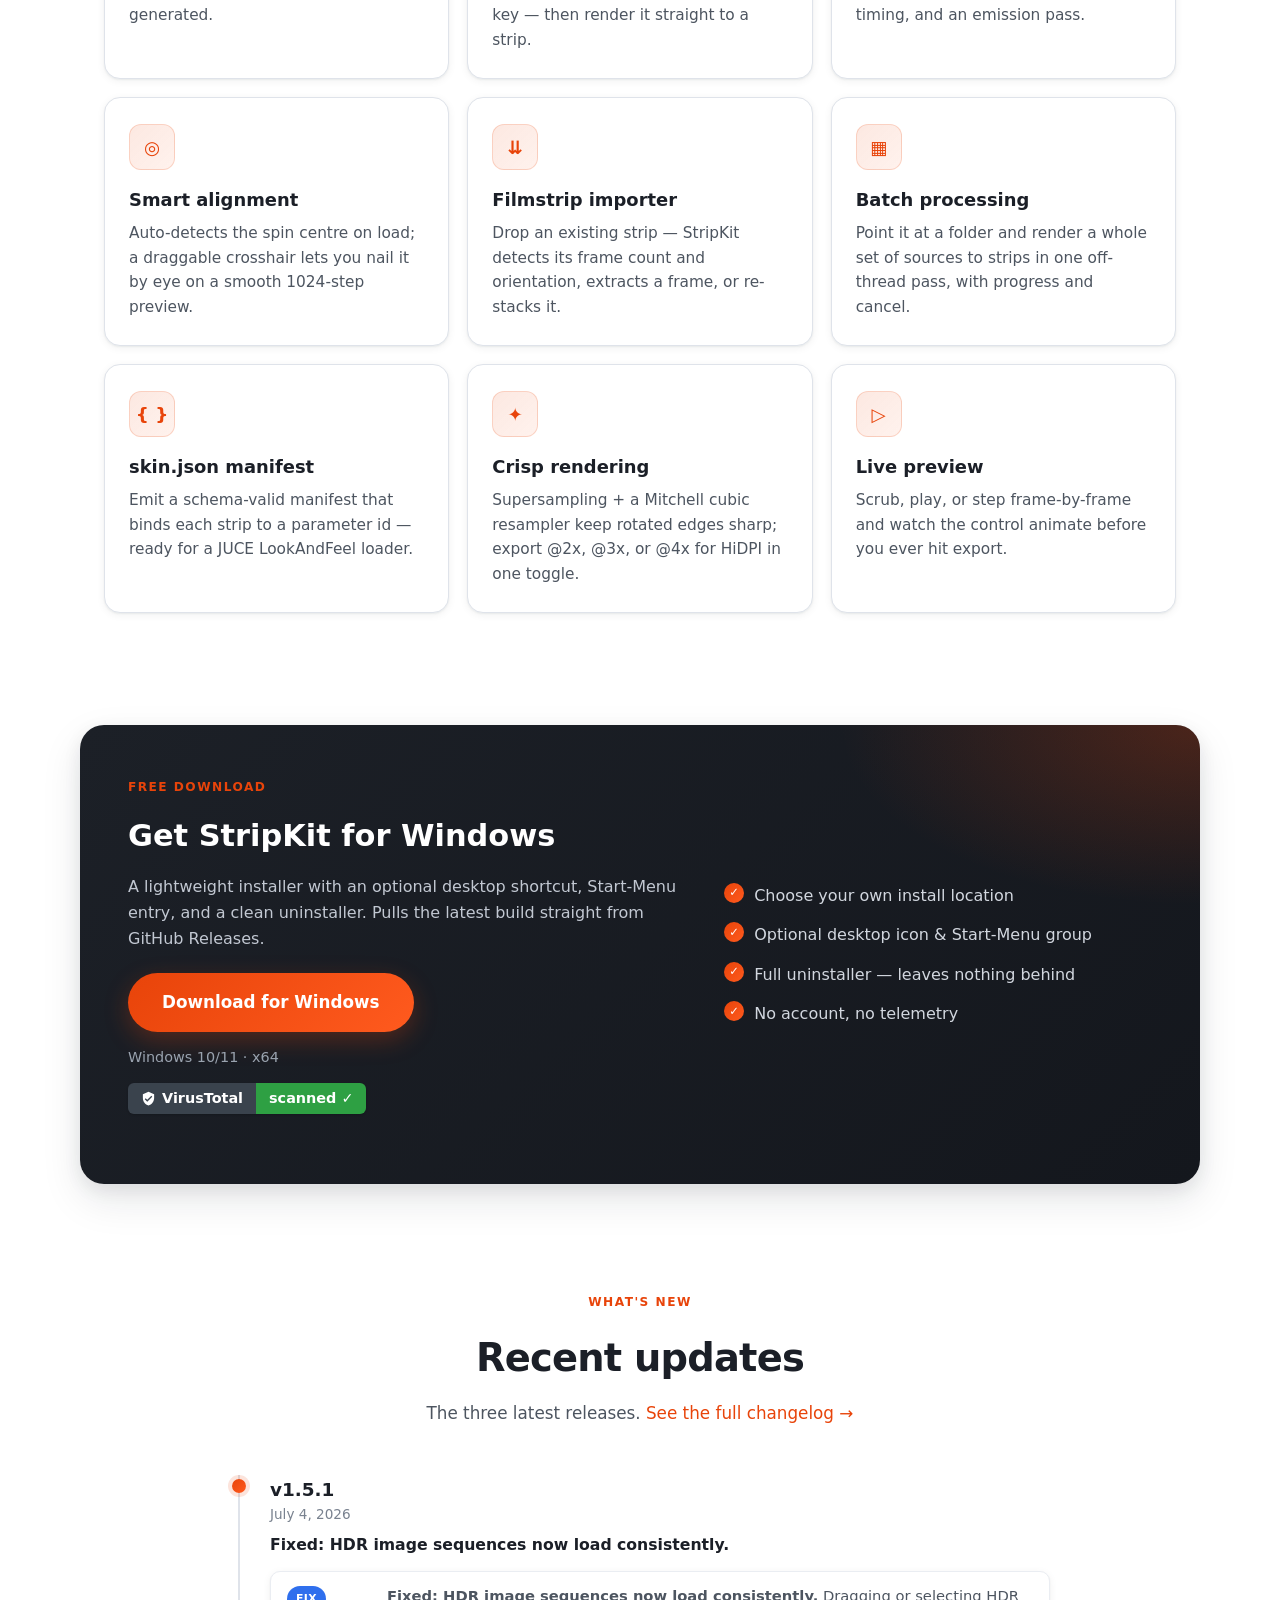
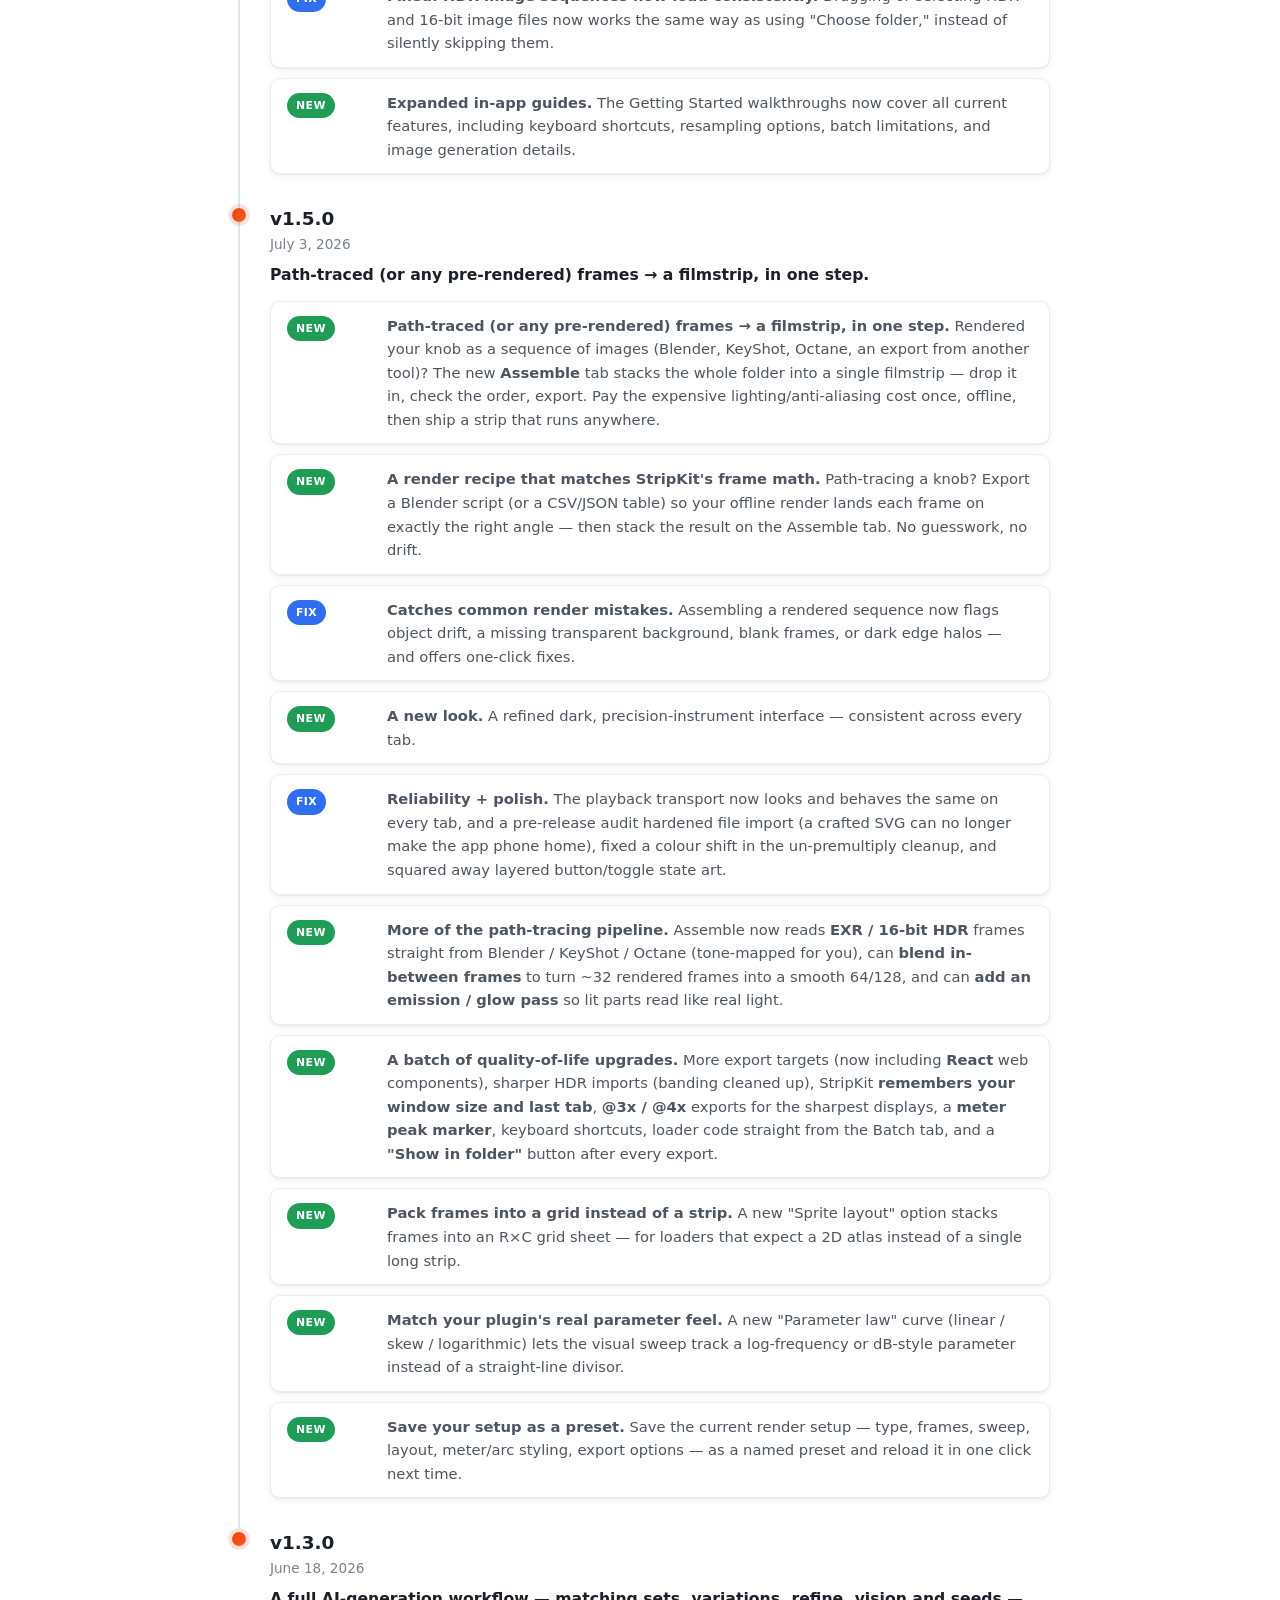
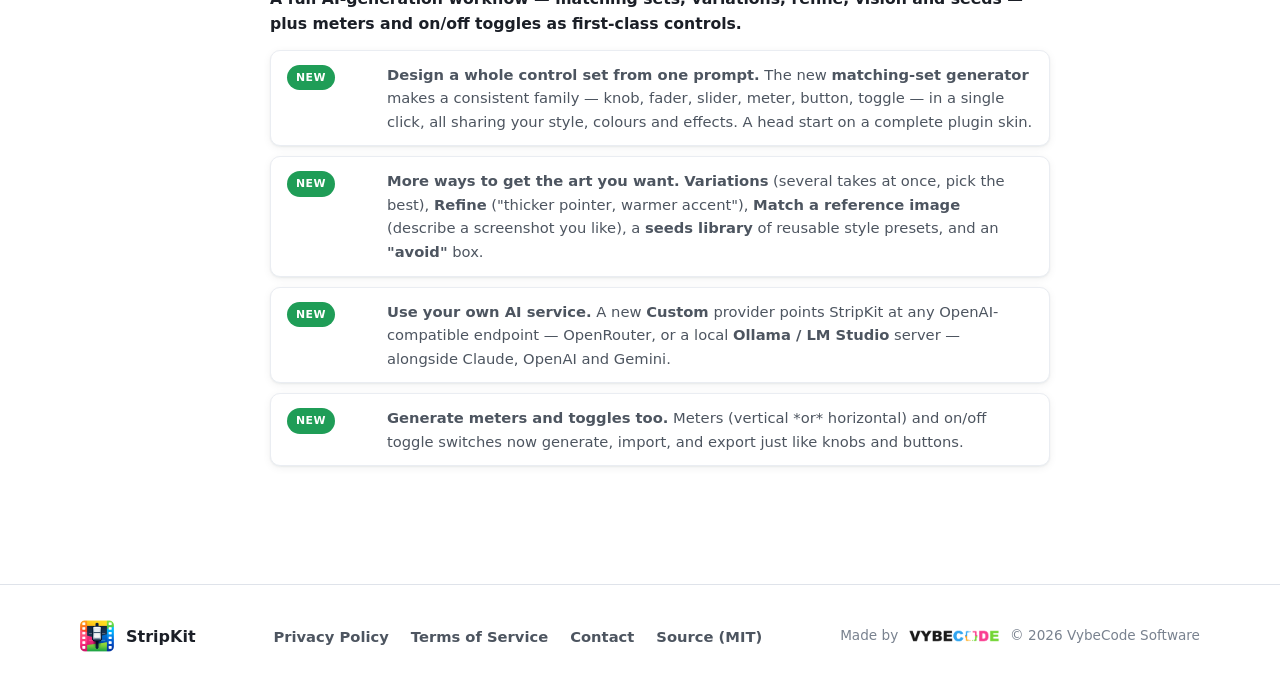
==== commit 33d36733: "feat: add Google Analytics (GA4) + update privacy policy to match Adds the gtag.js snippet (G-KEER17" ====
--- a/index.html
+++ b/index.html
@@ -1,6 +1,15 @@
 <!DOCTYPE html>
 <html lang="en">
 <head>
+  <!-- Google tag (gtag.js) -->
+  <script async src="https://www.googletagmanager.com/gtag/js?id=G-KEER17R9TP"></script>
+  <script>
+    window.dataLayer = window.dataLayer || [];
+    function gtag(){dataLayer.push(arguments);}
+    gtag('js', new Date());
+
+    gtag('config', 'G-KEER17R9TP');
+  </script>
   <meta charset="UTF-8" />
   <meta name="viewport" content="width=device-width, initial-scale=1.0" />
   <title>StripKit — Animated Filmstrip Generator for Audio-Plugin GUIs</title>
